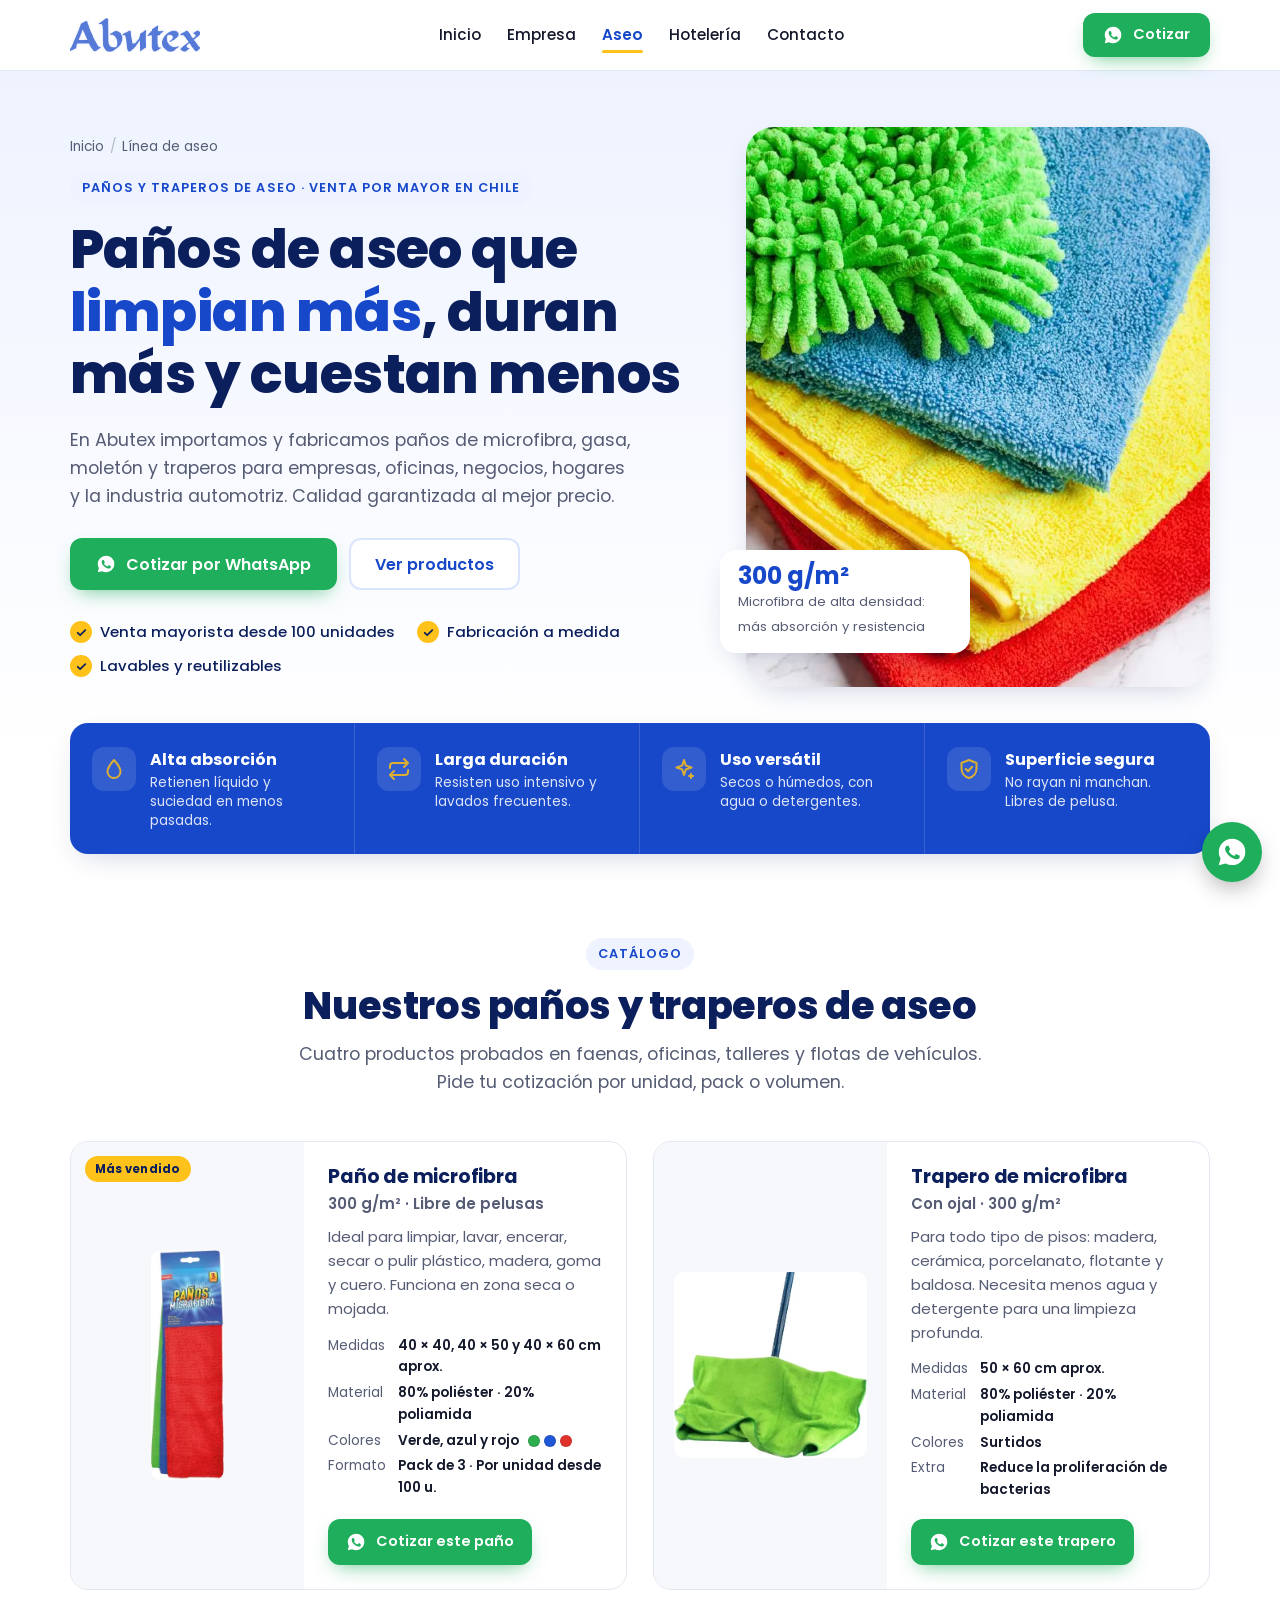
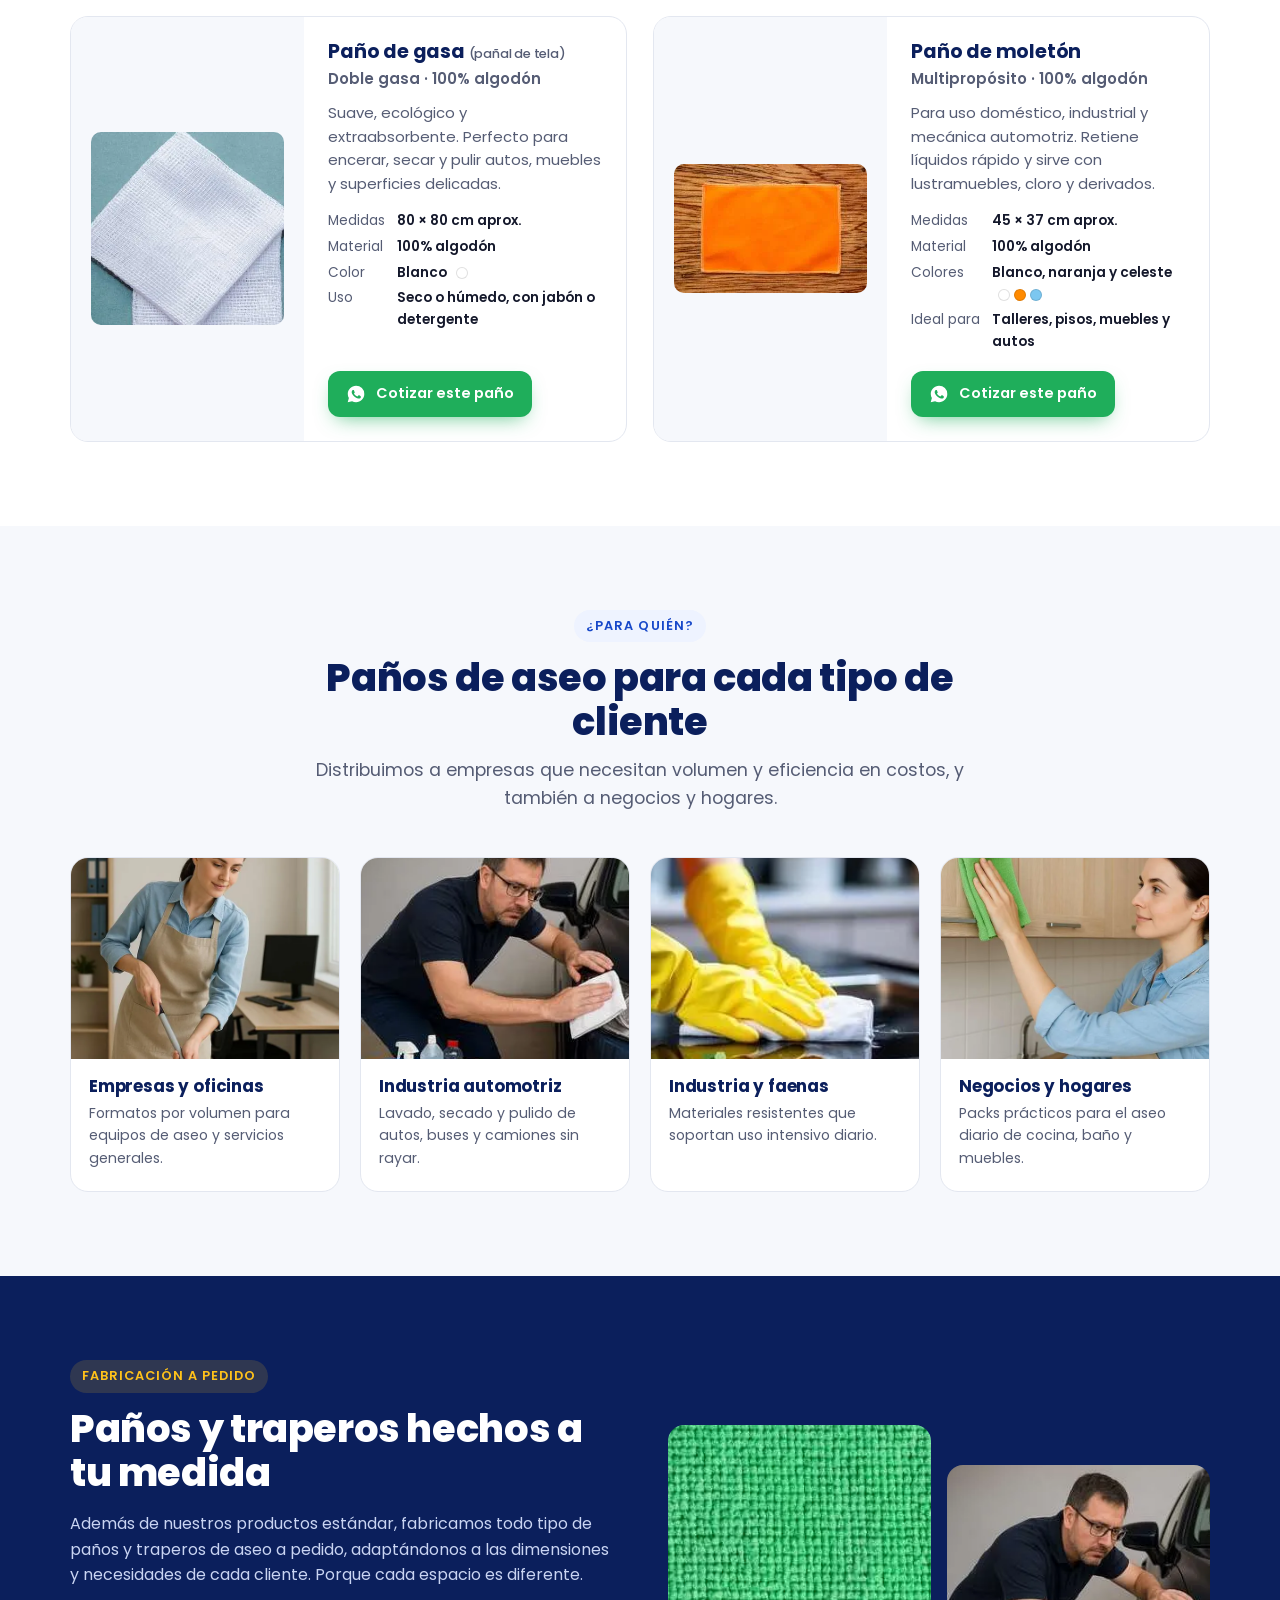
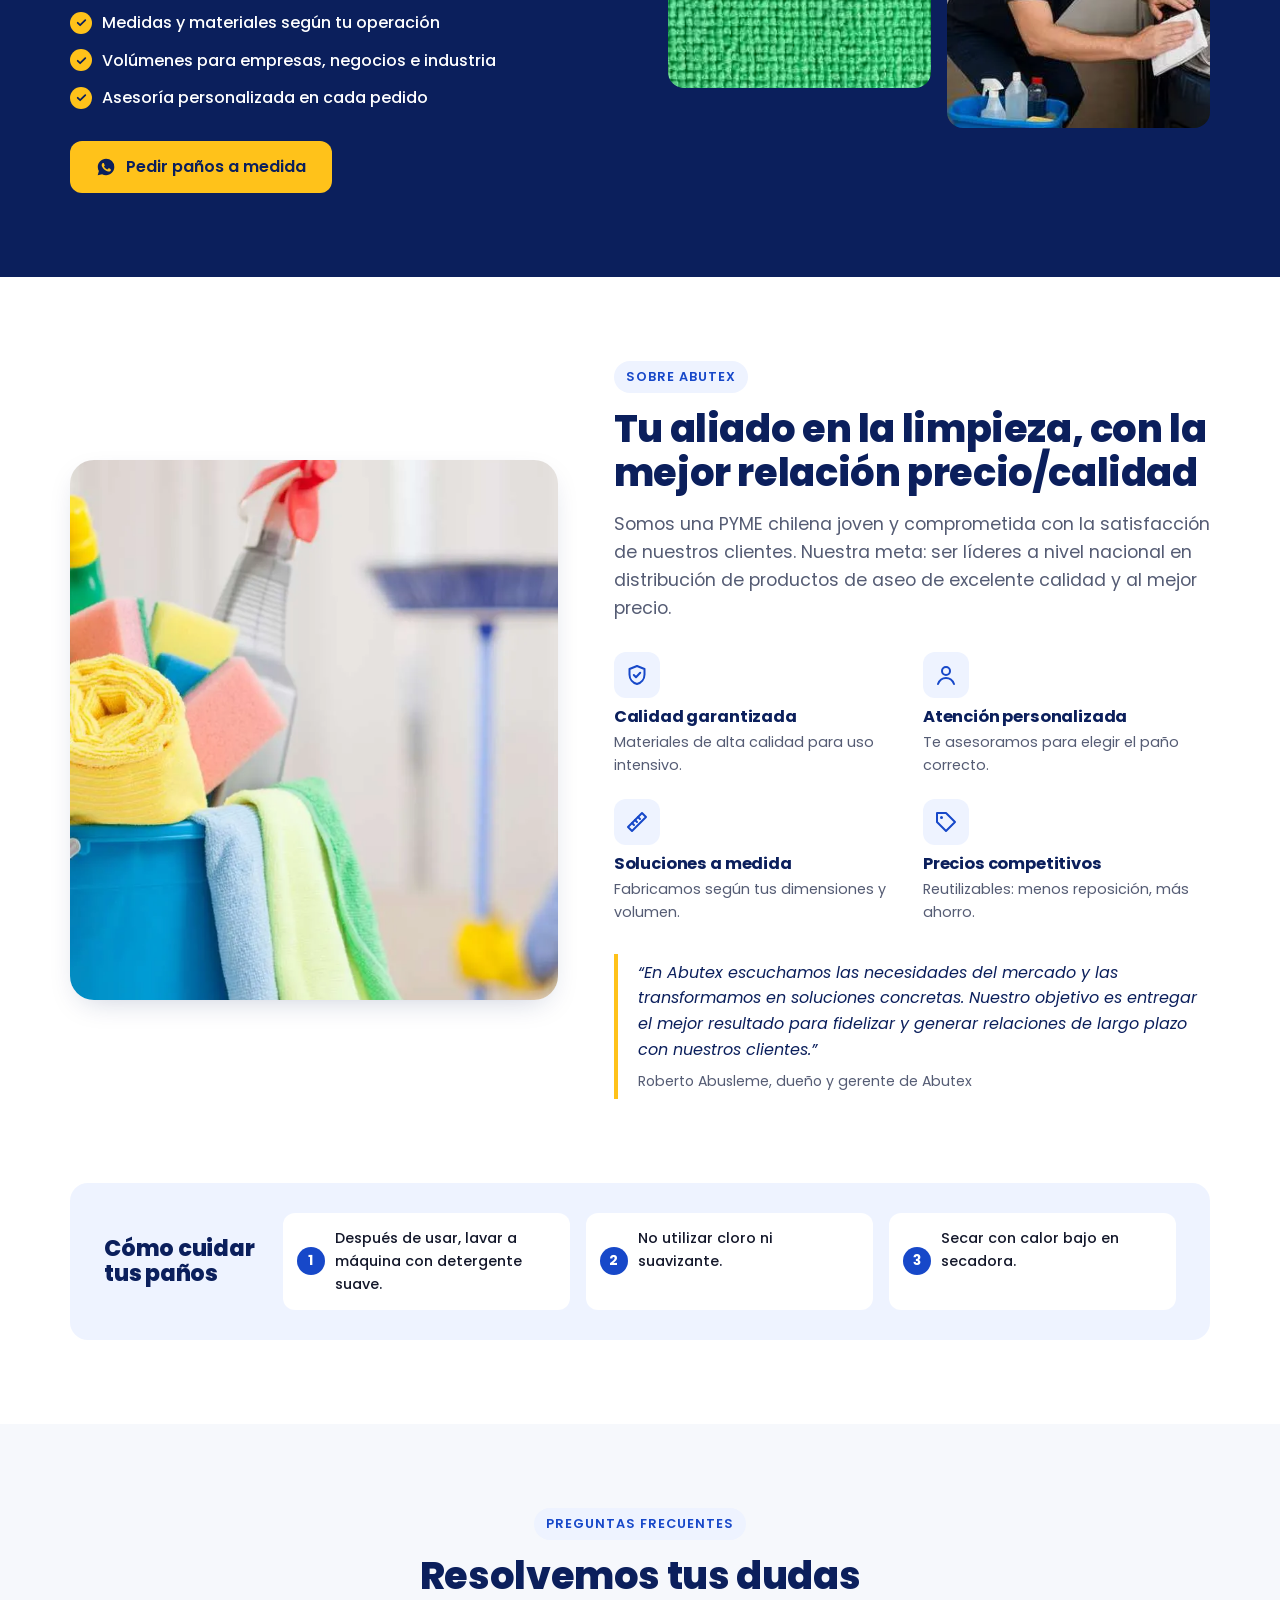
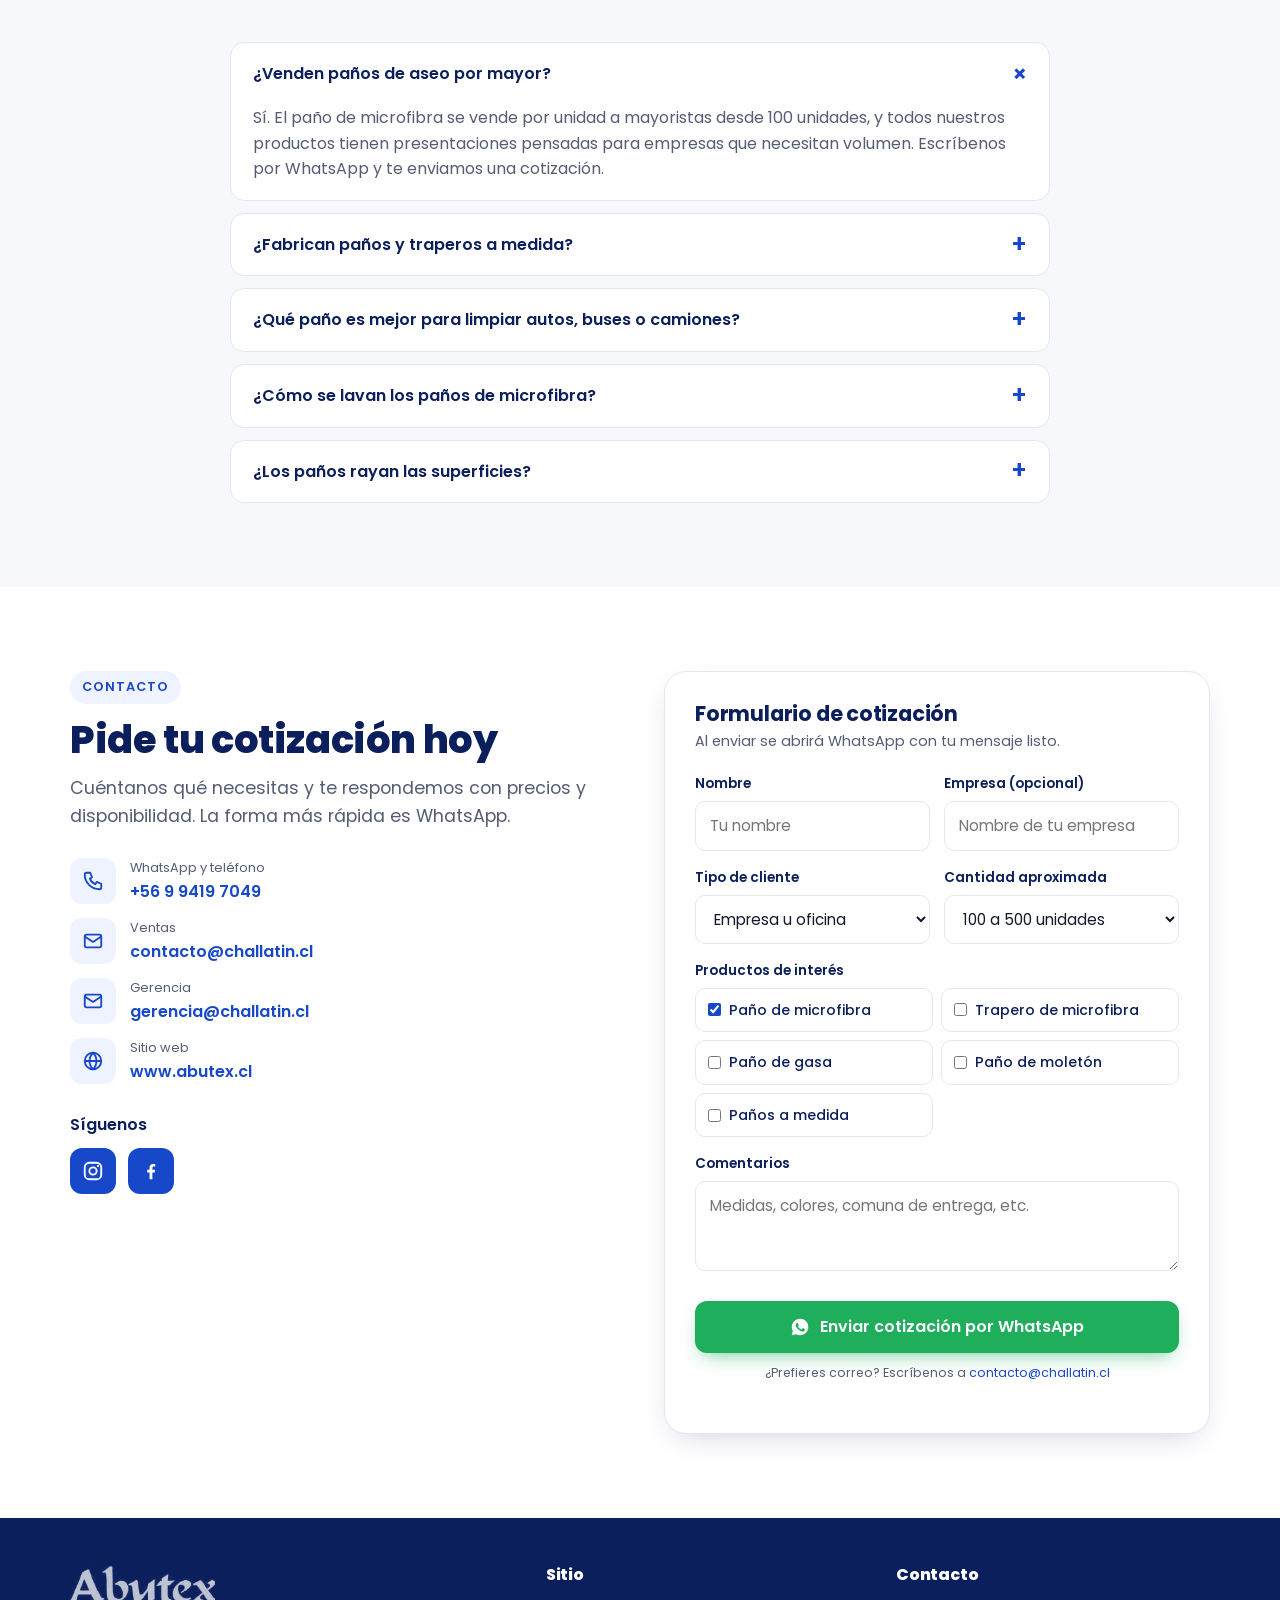
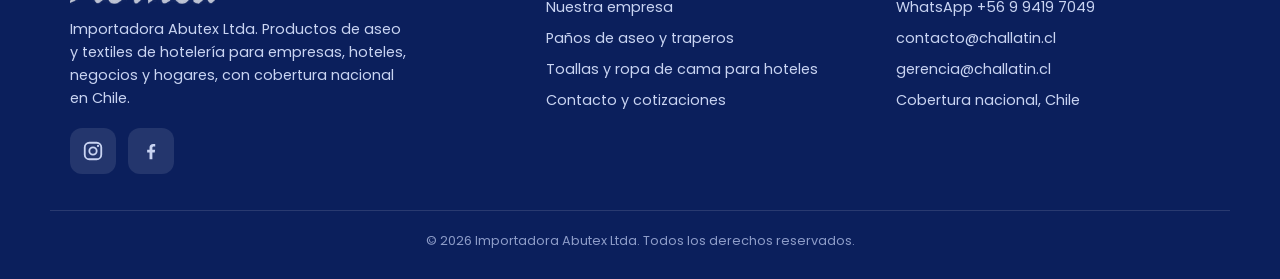
==== aseo.html @ 1268d4c0 "Add files via upload" ====
<!doctype html>
<html lang="es-CL">
<head>
<meta charset="utf-8">
<meta name="viewport" content="width=device-width, initial-scale=1">
<title>Paños de Aseo y Traperos de Microfibra por Mayor | Abutex Chile</title>
<meta name="description" content="Paños de microfibra, gasa, moletón y traperos para empresas, oficinas, hogares e industria automotriz en Chile. Venta mayorista desde 100 unidades y fabricación a medida. Cotiza por WhatsApp.">
<meta name="robots" content="index, follow, max-image-preview:large">
<link rel="canonical" href="https://www.abutex.cl/aseo.html">
<meta name="theme-color" content="#1748c9">
<meta name="geo.region" content="CL">
<meta property="og:type" content="website">
<meta property="og:locale" content="es_CL">
<meta property="og:site_name" content="Abutex">
<meta property="og:title" content="Paños de aseo y traperos de microfibra por mayor | Abutex">
<meta property="og:description" content="Paños de microfibra, gasa, moletón y traperos para empresas, oficinas, hogares e industria automotriz en Chile. Venta mayorista desde 100 unidades y fabricación a medida. Cotiza por WhatsApp.">
<meta property="og:url" content="https://www.abutex.cl/aseo.html">
<meta property="og:image" content="https://www.abutex.cl/img/og-aseo.jpg">
<meta property="og:image:width" content="1200">
<meta property="og:image:height" content="630">
<meta name="twitter:card" content="summary_large_image">
<meta name="twitter:title" content="Paños de aseo y traperos de microfibra por mayor | Abutex">
<meta name="twitter:description" content="Paños de microfibra, gasa, moletón y traperos para empresas, oficinas, hogares e industria automotriz en Chile. Venta mayorista desde 100 unidades y fabricación a medida. Cotiza por WhatsApp.">
<meta name="twitter:image" content="https://www.abutex.cl/img/og-aseo.jpg">
<link rel="icon" href="favicon.svg" type="image/svg+xml">
<link rel="apple-touch-icon" href="img/apple-touch-icon.png">
<link rel="preload" as="image" href="img/hero-panos-de-aseo.webp" fetchpriority="high">
<link rel="preconnect" href="https://fonts.googleapis.com">
<link rel="preconnect" href="https://fonts.gstatic.com" crossorigin>
<link href="https://fonts.googleapis.com/css2?family=Poppins:wght@400;500;600;700;800&display=swap" rel="stylesheet">
<link rel="stylesheet" href="css/styles.css">
<script type="application/ld+json">
{
 "@context": "https://schema.org",
 "@graph": [
  {
   "@type": "Organization",
   "@id": "https://www.abutex.cl/#organizacion",
   "name": "Importadora Abutex Ltda.",
   "alternateName": "Abutex",
   "url": "https://www.abutex.cl/",
   "logo": "https://www.abutex.cl/img/logo-abutex.png",
   "description": "Empresa familiar chilena que importa, distribuye y confecciona productos de aseo (paños y traperos de microfibra) y textiles de hotelería (toallas, ropa de cama, plumones y mantelería) con cobertura nacional.",
   "email": "contacto@challatin.cl",
   "telephone": "+56994197049",
   "areaServed": {
    "@type": "Country",
    "name": "Chile"
   },
   "founder": {
    "@type": "Person",
    "name": "Roberto Abusleme",
    "jobTitle": "Dueño y Gerente"
   },
   "contactPoint": [
    {
     "@type": "ContactPoint",
     "telephone": "+56994197049",
     "contactType": "sales",
     "areaServed": "CL",
     "availableLanguage": "Spanish"
    }
   ],
   "sameAs": [
    "https://www.instagram.com/abutex.ltda",
    "https://www.facebook.com/abutex.ltda"
   ]
  },
  {
   "@type": "WebSite",
   "@id": "https://www.abutex.cl/#web",
   "url": "https://www.abutex.cl/",
   "name": "Abutex",
   "inLanguage": "es-CL",
   "publisher": {
    "@id": "https://www.abutex.cl/#organizacion"
   }
  },
  {
   "@type": "WebPage",
   "@id": "https://www.abutex.cl/aseo.html#pagina",
   "url": "https://www.abutex.cl/aseo.html",
   "name": "Paños de Aseo y Traperos de Microfibra por Mayor | Abutex Chile",
   "description": "Paños de microfibra, gasa, moletón y traperos para empresas, oficinas, hogares e industria automotriz en Chile. Venta mayorista desde 100 unidades y fabricación a medida. Cotiza por WhatsApp.",
   "inLanguage": "es-CL",
   "isPartOf": {
    "@id": "https://www.abutex.cl/#web"
   },
   "about": {
    "@id": "https://www.abutex.cl/#organizacion"
   }
  },
  {
   "@type": "ItemList",
   "name": "Paños de aseo Abutex",
   "itemListElement": [
    {
     "@type": "ListItem",
     "position": 1,
     "item": {
      "@type": "Product",
      "name": "Paño de gasa (pañal de tela)",
      "image": "https://www.abutex.cl/img/pano-de-gasa.webp",
      "description": "Paño de doble gasa 100% algodón de 80 x 80 cm. Suave, extraabsorbente, lavable y reutilizable. No raya ni mancha.",
      "material": "100% algodón",
      "color": "Blanco",
      "brand": {
       "@type": "Brand",
       "name": "Abutex"
      }
     }
    },
    {
     "@type": "ListItem",
     "position": 2,
     "item": {
      "@type": "Product",
      "name": "Paño de microfibra 300 g/m²",
      "image": "https://www.abutex.cl/img/pano-de-microfibra.webp",
      "description": "Paño de microfibra 300 g/m² (80% poliéster, 20% poliamida), libre de pelusas. Pack de 3 unidades o por unidad para mayoristas desde 100 unidades.",
      "material": "80% poliéster, 20% poliamida",
      "color": "Verde, azul, rojo",
      "brand": {
       "@type": "Brand",
       "name": "Abutex"
      }
     }
    },
    {
     "@type": "ListItem",
     "position": 3,
     "item": {
      "@type": "Product",
      "name": "Trapero de microfibra con ojal",
      "image": "https://www.abutex.cl/img/trapero-de-microfibra.webp",
      "description": "Trapero de microfibra 300 g/m² de 50 x 60 cm con ojal, para pisos de madera, cerámica, porcelanato, flotante y baldosa.",
      "material": "80% poliéster, 20% poliamida",
      "color": "Surtidos",
      "brand": {
       "@type": "Brand",
       "name": "Abutex"
      }
     }
    },
    {
     "@type": "ListItem",
     "position": 4,
     "item": {
      "@type": "Product",
      "name": "Paño de moletón",
      "image": "https://www.abutex.cl/img/pano-de-moleton.webp",
      "description": "Paño de moletón 100% algodón de 45 x 37 cm, multipropósito para uso doméstico, industrial y mecánica automotriz.",
      "material": "100% algodón",
      "color": "Blanco, naranja, celeste",
      "brand": {
       "@type": "Brand",
       "name": "Abutex"
      }
     }
    }
   ]
  },
  {
   "@type": "FAQPage",
   "mainEntity": [
    {
     "@type": "Question",
     "name": "¿Venden paños de aseo por mayor?",
     "acceptedAnswer": {
      "@type": "Answer",
      "text": "Sí. El paño de microfibra se vende por unidad a mayoristas desde 100 unidades, y todos nuestros productos tienen presentaciones pensadas para empresas que necesitan volumen. Escríbenos por WhatsApp y te enviamos una cotización."
     }
    },
    {
     "@type": "Question",
     "name": "¿Fabrican paños y traperos a medida?",
     "acceptedAnswer": {
      "@type": "Answer",
      "text": "Sí. Además de nuestros productos estándar, fabricamos todo tipo de paños y traperos de aseo a pedido, adaptándonos a las dimensiones y necesidades de tu empresa, negocio, hogar o industria."
     }
    },
    {
     "@type": "Question",
     "name": "¿Qué paño es mejor para limpiar autos, buses o camiones?",
     "acceptedAnswer": {
      "@type": "Answer",
      "text": "Para secar y pulir carrocería y vidrios recomendamos el paño de microfibra 300 g/m², que no raya ni deja pelusas. Para encerar o pulir, el paño de gasa 100% algodón. Para taller y mecánica, el paño de moletón."
     }
    },
    {
     "@type": "Question",
     "name": "¿Cómo se lavan los paños de microfibra?",
     "acceptedAnswer": {
      "@type": "Answer",
      "text": "Después de usarlos, lávalos a máquina con detergente suave. No uses cloro ni suavizante y sécalos con calor bajo en secadora. Así mantienen su absorción por mucho más tiempo."
     }
    },
    {
     "@type": "Question",
     "name": "¿Los paños rayan las superficies?",
     "acceptedAnswer": {
      "@type": "Answer",
      "text": "No. Nuestros paños no rayan ni manchan. Solo recomendamos sacudirlos o enjuagarlos si han atrapado partículas duras como arena, ya que esas partículas sí podrían rayar."
     }
    }
   ]
  },
  {
   "@type": "BreadcrumbList",
   "itemListElement": [
    {
     "@type": "ListItem",
     "position": 1,
     "name": "Inicio",
     "item": "https://www.abutex.cl/"
    },
    {
     "@type": "ListItem",
     "position": 2,
     "name": "Línea de aseo",
     "item": "https://www.abutex.cl/aseo.html"
    }
   ]
  }
 ]
}
</script>
</head>
<body>
<a class="skip" href="#contenido">Saltar al contenido</a>

<svg width="0" height="0" style="position:absolute" aria-hidden="true">
  <symbol id="i-wa" viewBox="0 0 24 24"><path fill="currentColor" d="M12.04 2C6.58 2 2.13 6.45 2.13 11.91c0 1.75.46 3.45 1.32 4.95L2.05 22l5.25-1.38a9.9 9.9 0 0 0 4.74 1.21h.01c5.46 0 9.91-4.45 9.91-9.91A9.85 9.85 0 0 0 12.04 2Zm5.8 14.06c-.24.68-1.42 1.3-1.96 1.35-.5.05-.97.23-3.27-.68-2.77-1.09-4.52-3.92-4.66-4.1-.13-.18-1.1-1.47-1.1-2.8 0-1.33.7-1.99.95-2.26.24-.27.53-.34.71-.34l.51.01c.16 0 .38-.06.6.46.23.54.77 1.87.84 2 .07.14.11.3.02.48-.09.18-.13.29-.27.45-.13.16-.28.35-.4.47-.13.13-.27.28-.12.55.16.27.7 1.15 1.5 1.86 1.03.92 1.9 1.2 2.17 1.34.27.13.43.11.58-.07.16-.18.67-.78.85-1.05.18-.27.36-.22.6-.13.25.09 1.57.74 1.84.88.27.13.45.2.52.31.07.11.07.65-.17 1.33Z"/></symbol>
  <symbol id="i-check" viewBox="0 0 24 24"><path fill="none" stroke="currentColor" stroke-width="3.2" stroke-linecap="round" stroke-linejoin="round" d="m5 12.5 4.5 4.5L19 7.5"/></symbol>
  <symbol id="i-drop" viewBox="0 0 24 24"><path fill="none" stroke="currentColor" stroke-width="2" stroke-linejoin="round" d="M12 3s6.5 7.2 6.5 11.5a6.5 6.5 0 0 1-13 0C5.5 10.2 12 3 12 3Z"/></symbol>
  <symbol id="i-shield" viewBox="0 0 24 24"><path fill="none" stroke="currentColor" stroke-width="2" stroke-linejoin="round" d="M12 3 4.5 6v5.5c0 4.6 3.2 8.3 7.5 9.5 4.3-1.2 7.5-4.9 7.5-9.5V6L12 3Z"/><path fill="none" stroke="currentColor" stroke-width="2" stroke-linecap="round" stroke-linejoin="round" d="m8.8 12 2.2 2.2 4.2-4.4"/></symbol>
  <symbol id="i-repeat" viewBox="0 0 24 24"><path fill="none" stroke="currentColor" stroke-width="2" stroke-linecap="round" stroke-linejoin="round" d="M17 2l4 4-4 4M3 11V9a3 3 0 0 1 3-3h15M7 22l-4-4 4-4M21 13v2a3 3 0 0 1-3 3H3"/></symbol>
  <symbol id="i-sparkle" viewBox="0 0 24 24"><path fill="none" stroke="currentColor" stroke-width="2" stroke-linejoin="round" d="M12 3l1.9 5.6L19.5 10.5l-5.6 1.9L12 18l-1.9-5.6L4.5 10.5l5.6-1.9L12 3Z"/><path fill="none" stroke="currentColor" stroke-width="2" stroke-linecap="round" d="M19 17v4M17 19h4"/></symbol>
  <symbol id="i-ruler" viewBox="0 0 24 24"><path fill="none" stroke="currentColor" stroke-width="2" stroke-linejoin="round" d="M3 17 17 3l4 4L7 21l-4-4Z"/><path fill="none" stroke="currentColor" stroke-width="2" stroke-linecap="round" d="m7 13 2 2M10 10l2 2M13 7l2 2"/></symbol>
  <symbol id="i-user" viewBox="0 0 24 24"><circle cx="12" cy="8" r="4" fill="none" stroke="currentColor" stroke-width="2"/><path fill="none" stroke="currentColor" stroke-width="2" stroke-linecap="round" d="M4 21c1.5-4 4.5-6 8-6s6.5 2 8 6"/></symbol>
  <symbol id="i-tag" viewBox="0 0 24 24"><path fill="none" stroke="currentColor" stroke-width="2" stroke-linejoin="round" d="M3 12V3h9l9 9-9 9-9-9Z"/><circle cx="7.5" cy="7.5" r="1.5" fill="currentColor"/></symbol>
  <symbol id="i-phone" viewBox="0 0 24 24"><path fill="none" stroke="currentColor" stroke-width="2" stroke-linejoin="round" d="M5 3h4l2 5-2.5 1.5a11 11 0 0 0 6 6L16 13l5 2v4a2 2 0 0 1-2 2A16 16 0 0 1 3 5a2 2 0 0 1 2-2Z"/></symbol>
  <symbol id="i-mail" viewBox="0 0 24 24"><rect x="3" y="5" width="18" height="14" rx="2" fill="none" stroke="currentColor" stroke-width="2"/><path fill="none" stroke="currentColor" stroke-width="2" stroke-linejoin="round" d="m3 7 9 6 9-6"/></symbol>
  <symbol id="i-globe" viewBox="0 0 24 24"><circle cx="12" cy="12" r="9" fill="none" stroke="currentColor" stroke-width="2"/><path fill="none" stroke="currentColor" stroke-width="2" d="M3 12h18M12 3c2.5 2.5 3.8 5.5 3.8 9s-1.3 6.5-3.8 9c-2.5-2.5-3.8-5.5-3.8-9S9.5 5.5 12 3Z"/></symbol>
  <symbol id="i-ig" viewBox="0 0 24 24"><rect x="3" y="3" width="18" height="18" rx="5" fill="none" stroke="currentColor" stroke-width="2"/><circle cx="12" cy="12" r="4" fill="none" stroke="currentColor" stroke-width="2"/><circle cx="17.5" cy="6.5" r="1.2" fill="currentColor"/></symbol>
  <symbol id="i-fb" viewBox="0 0 24 24"><path fill="currentColor" d="M13.5 21v-7.5h2.6l.4-3h-3V8.6c0-.9.3-1.5 1.5-1.5h1.6V4.4c-.3 0-1.2-.1-2.3-.1-2.3 0-3.9 1.4-3.9 4v2.2H7.8v3h2.6V21h3.1Z"/></symbol>

  <symbol id="i-arrow" viewBox="0 0 24 24"><path fill="none" stroke="currentColor" stroke-width="2.2" stroke-linecap="round" stroke-linejoin="round" d="M5 12h14M13 6l6 6-6 6"/></symbol>
  <symbol id="i-map" viewBox="0 0 24 24"><path fill="none" stroke="currentColor" stroke-width="2" stroke-linejoin="round" d="M12 21s7-6.2 7-11.5A7 7 0 0 0 5 9.5C5 14.8 12 21 12 21Z"/><circle cx="12" cy="9.5" r="2.5" fill="none" stroke="currentColor" stroke-width="2"/></symbol>
  <symbol id="i-bed" viewBox="0 0 24 24"><path fill="none" stroke="currentColor" stroke-width="2" stroke-linecap="round" stroke-linejoin="round" d="M3 18V6M3 14h18v4M21 14v-2a3 3 0 0 0-3-3h-7v5M7 11.5a1.5 1.5 0 1 0 0-.01"/></symbol>
  <symbol id="i-needle" viewBox="0 0 24 24"><path fill="none" stroke="currentColor" stroke-width="2" stroke-linecap="round" stroke-linejoin="round" d="M20 4 7 17l-3 3M16 4h4v4M4 14c2-1 4 1 6 0s2-3 4-4"/></symbol>
  <symbol id="i-eye" viewBox="0 0 24 24"><path fill="none" stroke="currentColor" stroke-width="2" stroke-linejoin="round" d="M2 12s3.5-7 10-7 10 7 10 7-3.5 7-10 7S2 12 2 12Z"/><circle cx="12" cy="12" r="3" fill="none" stroke="currentColor" stroke-width="2"/></symbol>
  <symbol id="i-target" viewBox="0 0 24 24"><circle cx="12" cy="12" r="9" fill="none" stroke="currentColor" stroke-width="2"/><circle cx="12" cy="12" r="5" fill="none" stroke="currentColor" stroke-width="2"/><circle cx="12" cy="12" r="1.5" fill="currentColor"/></symbol>
  <symbol id="i-heart" viewBox="0 0 24 24"><path fill="none" stroke="currentColor" stroke-width="2" stroke-linejoin="round" d="M12 20s-7.5-4.6-9-9.5C2 7 4.5 4.5 7.5 4.5c2 0 3.5 1.2 4.5 2.7 1-1.5 2.5-2.7 4.5-2.7 3 0 5.5 2.5 4.5 6-1.5 4.9-9 9.5-9 9.5Z"/></symbol>
</svg>


<header class="top">
  <div class="wrap">
    <a href="index.html" class="logo" aria-label="Abutex, ir al inicio"><img src="img/logo-abutex.png" width="446" height="117" alt="Abutex"></a>
    <nav class="nav" id="nav" aria-label="Principal">
      <a href="index.html">Inicio</a>
      <a href="empresa.html">Empresa</a>
      <a href="aseo.html" class="active" aria-current="page">Aseo</a>
      <a href="hoteleria.html">Hotelería</a>
      <a href="contacto.html">Contacto</a>
    </nav>
    <div style="display:flex;gap:6px;align-items:center">
      <a class="btn btn-wa" href="https://wa.me/56994197049?text=Hola%20Abutex%2C%20quiero%20cotizar%20pa%C3%B1os%20de%20aseo." target="_blank" rel="noopener" data-cta="header-whatsapp"><svg><use href="#i-wa"/></svg><span>Cotizar</span></a>
      <button class="menu-btn" aria-label="Abrir menú" aria-expanded="false" aria-controls="nav" id="menuBtn"><svg viewBox="0 0 24 24"><path fill="none" stroke="currentColor" stroke-width="2" stroke-linecap="round" d="M4 7h16M4 12h16M4 17h16"/></svg></button>
    </div>
  </div>
</header>

<main id="contenido">


<!-- HERO -->
<section class="hero" id="inicio" aria-labelledby="titulo-principal">
  <div class="wrap">
    <div>
      <nav class="crumbs" aria-label="Ruta"><ol><li><a href="index.html">Inicio</a></li><li aria-current="page">Línea de aseo</li></ol></nav>
      <span class="eyebrow">Paños y traperos de aseo · Venta por mayor en Chile</span>
      <h1 id="titulo-principal">Paños de aseo que <span>limpian más</span>, duran más y cuestan menos</h1>
      <p class="lead">En Abutex importamos y fabricamos paños de microfibra, gasa, moletón y traperos para empresas, oficinas, negocios, hogares y la industria automotriz. Calidad garantizada al mejor precio.</p>
      <div class="hero-ctas">
        <a class="btn btn-wa" href="https://wa.me/56994197049?text=Hola%20Abutex%2C%20quiero%20cotizar%20pa%C3%B1os%20de%20aseo%20por%20mayor." target="_blank" rel="noopener" data-cta="hero-whatsapp"><svg><use href="#i-wa"/></svg>Cotizar por WhatsApp</a>
        <a class="btn btn-ghost" href="#productos" data-cta="hero-productos">Ver productos</a>
      </div>
      <ul class="hero-trust">
        <li><span class="check"><svg><use href="#i-check"/></svg></span>Venta mayorista desde 100 unidades</li>
        <li><span class="check"><svg><use href="#i-check"/></svg></span>Fabricación a medida</li>
        <li><span class="check"><svg><use href="#i-check"/></svg></span>Lavables y reutilizables</li>
      </ul>
    </div>
    <div class="hero-media">
      <img src="img/hero-panos-de-aseo.webp" width="683" height="1242" alt="Paños de microfibra Abutex en colores azul, amarillo y rojo junto a un paño tipo chenille verde" fetchpriority="high" decoding="async">
      <div class="hero-badge">
        <div><strong>300 g/m²</strong><span>Microfibra de alta densidad: más absorción y resistencia</span></div>
      </div>
    </div>
  </div>
</section>

<!-- BENEFICIOS -->
<section class="benefits" aria-label="Beneficios de nuestros paños">
  <div class="wrap">
    <ul>
      <li><span class="ic"><svg><use href="#i-drop"/></svg></span><div><strong>Alta absorción</strong><span>Retienen líquido y suciedad en menos pasadas.</span></div></li>
      <li><span class="ic"><svg><use href="#i-repeat"/></svg></span><div><strong>Larga duración</strong><span>Resisten uso intensivo y lavados frecuentes.</span></div></li>
      <li><span class="ic"><svg><use href="#i-sparkle"/></svg></span><div><strong>Uso versátil</strong><span>Secos o húmedos, con agua o detergentes.</span></div></li>
      <li><span class="ic"><svg><use href="#i-shield"/></svg></span><div><strong>Superficie segura</strong><span>No rayan ni manchan. Libres de pelusa.</span></div></li>
    </ul>
  </div>
</section>

<!-- PRODUCTOS -->
<section id="productos" aria-labelledby="t-productos">
  <div class="wrap">
    <div class="section-head center">
      <span class="eyebrow">Catálogo</span>
      <h2 id="t-productos">Nuestros paños y traperos de aseo</h2>
      <p class="lead">Cuatro productos probados en faenas, oficinas, talleres y flotas de vehículos. Pide tu cotización por unidad, pack o volumen.</p>
    </div>
    <div class="products-grid">

      <article class="product" id="pano-microfibra">
        <div class="product-img"><span class="tag">Más vendido</span><img src="img/pano-de-microfibra.webp" width="170" height="538" alt="Pack de 3 paños de microfibra Abutex en colores rojo, verde y azul" loading="lazy" decoding="async"></div>
        <div class="product-body">
          <h3>Paño de microfibra</h3>
          <p class="product-sub">300 g/m² · Libre de pelusas</p>
          <p>Ideal para limpiar, lavar, encerar, secar o pulir plástico, madera, goma y cuero. Funciona en zona seca o mojada.</p>
          <dl class="specs">
            <dt>Medidas</dt><dd>40 × 40, 40 × 50 y 40 × 60 cm aprox.</dd>
            <dt>Material</dt><dd>80% poliéster · 20% poliamida</dd>
            <dt>Colores</dt><dd>Verde, azul y rojo <span class="swatches" aria-hidden="true"><i style="background:#2eae4f"></i><i style="background:#1f57d6"></i><i style="background:#e0322b"></i></span></dd>
            <dt>Formato</dt><dd>Pack de 3 · Por unidad desde 100 u.</dd>
          </dl>
          <a class="btn btn-wa" href="https://wa.me/56994197049?text=Hola%20Abutex%2C%20quiero%20cotizar%20el%20Pa%C3%B1o%20de%20microfibra." target="_blank" rel="noopener" data-cta="producto-microfibra"><svg><use href="#i-wa"/></svg>Cotizar este paño</a>
        </div>
      </article>

      <article class="product" id="trapero-microfibra">
        <div class="product-img"><img src="img/trapero-de-microfibra.webp" width="477" height="460" alt="Trapero de microfibra verde con ojal para mopa" loading="lazy" decoding="async"></div>
        <div class="product-body">
          <h3>Trapero de microfibra</h3>
          <p class="product-sub">Con ojal · 300 g/m²</p>
          <p>Para todo tipo de pisos: madera, cerámica, porcelanato, flotante y baldosa. Necesita menos agua y detergente para una limpieza profunda.</p>
          <dl class="specs">
            <dt>Medidas</dt><dd>50 × 60 cm aprox.</dd>
            <dt>Material</dt><dd>80% poliéster · 20% poliamida</dd>
            <dt>Colores</dt><dd>Surtidos</dd>
            <dt>Extra</dt><dd>Reduce la proliferación de bacterias</dd>
          </dl>
          <a class="btn btn-wa" href="https://wa.me/56994197049?text=Hola%20Abutex%2C%20quiero%20cotizar%20el%20Trapero%20de%20microfibra." target="_blank" rel="noopener" data-cta="producto-trapero"><svg><use href="#i-wa"/></svg>Cotizar este trapero</a>
        </div>
      </article>

      <article class="product" id="pano-gasa">
        <div class="product-img"><img src="img/pano-de-gasa.webp" width="358" height="358" alt="Paño de gasa blanco de doble gasa, también llamado pañal de tela" loading="lazy" decoding="async"></div>
        <div class="product-body">
          <h3>Paño de gasa <small style="font-weight:500;font-size:.8rem;color:var(--muted)">(pañal de tela)</small></h3>
          <p class="product-sub">Doble gasa · 100% algodón</p>
          <p>Suave, ecológico y extraabsorbente. Perfecto para encerar, secar y pulir autos, muebles y superficies delicadas.</p>
          <dl class="specs">
            <dt>Medidas</dt><dd>80 × 80 cm aprox.</dd>
            <dt>Material</dt><dd>100% algodón</dd>
            <dt>Color</dt><dd>Blanco <span class="swatches" aria-hidden="true"><i style="background:#fff"></i></span></dd>
            <dt>Uso</dt><dd>Seco o húmedo, con jabón o detergente</dd>
          </dl>
          <a class="btn btn-wa" href="https://wa.me/56994197049?text=Hola%20Abutex%2C%20quiero%20cotizar%20el%20Pa%C3%B1o%20de%20gasa." target="_blank" rel="noopener" data-cta="producto-gasa"><svg><use href="#i-wa"/></svg>Cotizar este paño</a>
        </div>
      </article>

      <article class="product" id="pano-moleton">
        <div class="product-img"><img src="img/pano-de-moleton.webp" width="281" height="188" alt="Paño de moletón naranja multipropósito sobre mesa de madera" loading="lazy" decoding="async"></div>
        <div class="product-body">
          <h3>Paño de moletón</h3>
          <p class="product-sub">Multipropósito · 100% algodón</p>
          <p>Para uso doméstico, industrial y mecánica automotriz. Retiene líquidos rápido y sirve con lustramuebles, cloro y derivados.</p>
          <dl class="specs">
            <dt>Medidas</dt><dd>45 × 37 cm aprox.</dd>
            <dt>Material</dt><dd>100% algodón</dd>
            <dt>Colores</dt><dd>Blanco, naranja y celeste <span class="swatches" aria-hidden="true"><i style="background:#fff"></i><i style="background:#ff8a00"></i><i style="background:#7cc7f0"></i></span></dd>
            <dt>Ideal para</dt><dd>Talleres, pisos, muebles y autos</dd>
          </dl>
          <a class="btn btn-wa" href="https://wa.me/56994197049?text=Hola%20Abutex%2C%20quiero%20cotizar%20el%20Pa%C3%B1o%20de%20molet%C3%B3n." target="_blank" rel="noopener" data-cta="producto-moleton"><svg><use href="#i-wa"/></svg>Cotizar este paño</a>
        </div>
      </article>

    </div>
  </div>
</section>

<!-- USOS -->
<section class="uses" id="usos" aria-labelledby="t-usos">
  <div class="wrap">
    <div class="section-head center">
      <span class="eyebrow">¿Para quién?</span>
      <h2 id="t-usos">Paños de aseo para cada tipo de cliente</h2>
      <p class="lead">Distribuimos a empresas que necesitan volumen y eficiencia en costos, y también a negocios y hogares.</p>
    </div>
    <div class="uses-grid">
      <article class="use"><img src="img/uso-empresas.webp" width="600" height="574" alt="Trabajadora limpiando el piso de una oficina con trapero" loading="lazy" decoding="async"><div><h3>Empresas y oficinas</h3><p>Formatos por volumen para equipos de aseo y servicios generales.</p></div></article>
      <article class="use"><img src="img/uso-automotriz.webp" width="282" height="288" alt="Hombre secando la carrocería de un auto con paño de gasa" loading="lazy" decoding="async"><div><h3>Industria automotriz</h3><p>Lavado, secado y pulido de autos, buses y camiones sin rayar.</p></div></article>
      <article class="use"><img src="img/uso-industria.webp" width="229" height="220" alt="Mano con guante amarillo limpiando una superficie con paño" loading="lazy" decoding="async"><div><h3>Industria y faenas</h3><p>Materiales resistentes que soportan uso intensivo diario.</p></div></article>
      <article class="use"><img src="img/uso-hogar-oficina.webp" width="600" height="573" alt="Mujer limpiando un mueble de cocina con paño de microfibra verde" loading="lazy" decoding="async"><div><h3>Negocios y hogares</h3><p>Packs prácticos para el aseo diario de cocina, baño y muebles.</p></div></article>
    </div>
  </div>
</section>

<!-- A MEDIDA -->
<section class="custom" id="a-medida" aria-labelledby="t-medida">
  <div class="wrap">
    <div>
      <span class="eyebrow">Fabricación a pedido</span>
      <h2 id="t-medida">Paños y traperos hechos a tu medida</h2>
      <p>Además de nuestros productos estándar, fabricamos todo tipo de paños y traperos de aseo a pedido, adaptándonos a las dimensiones y necesidades de cada cliente. Porque cada espacio es diferente.</p>
      <ul>
        <li><span class="check"><svg><use href="#i-check"/></svg></span>Medidas y materiales según tu operación</li>
        <li><span class="check"><svg><use href="#i-check"/></svg></span>Volúmenes para empresas, negocios e industria</li>
        <li><span class="check"><svg><use href="#i-check"/></svg></span>Asesoría personalizada en cada pedido</li>
      </ul>
      <a class="btn btn-yellow" href="https://wa.me/56994197049?text=Hola%20Abutex%2C%20necesito%20pa%C3%B1os%20o%20traperos%20a%20medida." target="_blank" rel="noopener" data-cta="medida-whatsapp"><svg><use href="#i-wa"/></svg>Pedir paños a medida</a>
    </div>
    <div class="custom-media">
      <img src="img/textura-microfibra.webp" width="234" height="330" alt="Detalle de la textura de microfibra verde de 300 g/m²" loading="lazy" decoding="async">
      <img src="img/uso-automotriz.webp" width="282" height="288" alt="Limpieza de vehículo con paño de gasa Abutex" loading="lazy" decoding="async">
    </div>
  </div>
</section>

<!-- NOSOTROS / POR QUÉ -->
<section class="why" id="nosotros" aria-labelledby="t-nosotros">
  <div class="wrap">
    <div class="why-media"><img src="img/aliado-limpieza.webp" width="718" height="1242" alt="Balde con paños de microfibra de colores y productos de limpieza" loading="lazy" decoding="async"></div>
    <div>
      <span class="eyebrow">Sobre Abutex</span>
      <h2 id="t-nosotros">Tu aliado en la limpieza, con la mejor relación precio/calidad</h2>
      <p class="lead" style="margin-top:14px">Somos una PYME chilena joven y comprometida con la satisfacción de nuestros clientes. Nuestra meta: ser líderes a nivel nacional en distribución de productos de aseo de excelente calidad y al mejor precio.</p>
      <div class="why-list">
        <div class="why-item"><span class="ic"><svg><use href="#i-shield"/></svg></span><h3>Calidad garantizada</h3><p>Materiales de alta calidad para uso intensivo.</p></div>
        <div class="why-item"><span class="ic"><svg><use href="#i-user"/></svg></span><h3>Atención personalizada</h3><p>Te asesoramos para elegir el paño correcto.</p></div>
        <div class="why-item"><span class="ic"><svg><use href="#i-ruler"/></svg></span><h3>Soluciones a medida</h3><p>Fabricamos según tus dimensiones y volumen.</p></div>
        <div class="why-item"><span class="ic"><svg><use href="#i-tag"/></svg></span><h3>Precios competitivos</h3><p>Reutilizables: menos reposición, más ahorro.</p></div>
      </div>
      <blockquote>
        “En Abutex escuchamos las necesidades del mercado y las transformamos en soluciones concretas. Nuestro objetivo es entregar el mejor resultado para fidelizar y generar relaciones de largo plazo con nuestros clientes.”
        <footer>Roberto Abusleme, dueño y gerente de Abutex</footer>
      </blockquote>
    </div>
  </div>
</section>

<!-- CUIDADO -->
<section class="care" aria-labelledby="t-cuidado">
  <div class="wrap">
    <div class="care-box">
      <h2 id="t-cuidado">Cómo cuidar<br>tus paños</h2>
      <ol>
        <li>Después de usar, lavar a máquina con detergente suave.</li>
        <li>No utilizar cloro ni suavizante.</li>
        <li>Secar con calor bajo en secadora.</li>
      </ol>
    </div>
  </div>
</section>

<!-- FAQ -->
<section class="faq" id="preguntas" aria-labelledby="t-faq">
  <div class="wrap">
    <div class="section-head center">
      <span class="eyebrow">Preguntas frecuentes</span>
      <h2 id="t-faq">Resolvemos tus dudas</h2>
    </div>
    <div class="faq-list">
      <details open><summary>¿Venden paños de aseo por mayor?</summary><p>Sí. El paño de microfibra se vende por unidad a mayoristas desde 100 unidades, y todos nuestros productos tienen presentaciones pensadas para empresas que necesitan volumen. Escríbenos por WhatsApp y te enviamos una cotización.</p></details>
      <details><summary>¿Fabrican paños y traperos a medida?</summary><p>Sí. Además de nuestros productos estándar, fabricamos todo tipo de paños y traperos de aseo a pedido, adaptándonos a las dimensiones y necesidades de tu empresa, negocio, hogar o industria.</p></details>
      <details><summary>¿Qué paño es mejor para limpiar autos, buses o camiones?</summary><p>Para secar y pulir carrocería y vidrios recomendamos el paño de microfibra 300 g/m², que no raya ni deja pelusas. Para encerar o pulir, el paño de gasa 100% algodón. Para taller y mecánica, el paño de moletón.</p></details>
      <details><summary>¿Cómo se lavan los paños de microfibra?</summary><p>Después de usarlos, lávalos a máquina con detergente suave. No uses cloro ni suavizante y sécalos con calor bajo en secadora. Así mantienen su absorción por mucho más tiempo.</p></details>
      <details><summary>¿Los paños rayan las superficies?</summary><p>No. Nuestros paños no rayan ni manchan. Solo recomendamos sacudirlos o enjuagarlos si han atrapado partículas duras como arena, ya que esas partículas sí podrían rayar.</p></details>
    </div>
  </div>
</section>

<!-- COTIZACIÓN -->
<section class="quote" id="cotizar" aria-labelledby="t-cotizar">
  <div class="wrap">
    <div>
      <span class="eyebrow">Contacto</span>
      <h2 id="t-cotizar">Pide tu cotización hoy</h2>
      <p class="lead" style="margin-top:12px">Cuéntanos qué necesitas y te respondemos con precios y disponibilidad. La forma más rápida es WhatsApp.</p>
      <ul class="contact-list">
        <li><span class="ic"><svg><use href="#i-phone"/></svg></span><div><small>WhatsApp y teléfono</small><a href="tel:+56994197049" data-cta="contacto-telefono">+56 9 9419 7049</a></div></li>
        <li><span class="ic"><svg><use href="#i-mail"/></svg></span><div><small>Ventas</small><a href="mailto:contacto@challatin.cl" data-cta="contacto-email">contacto@challatin.cl</a></div></li>
        <li><span class="ic"><svg><use href="#i-mail"/></svg></span><div><small>Gerencia</small><a href="mailto:gerencia@challatin.cl">gerencia@challatin.cl</a></div></li>
        <li><span class="ic"><svg><use href="#i-globe"/></svg></span><div><small>Sitio web</small><a href="https://www.abutex.cl/">www.abutex.cl</a></div></li>
      </ul>
      <p style="font-weight:600;color:var(--blue-900);margin-bottom:10px">Síguenos</p>
      <div class="social">
        <a href="https://www.instagram.com/abutex.ltda" target="_blank" rel="noopener" aria-label="Abutex en Instagram" data-cta="instagram"><svg><use href="#i-ig"/></svg></a>
        <a href="https://www.facebook.com/abutex.ltda" target="_blank" rel="noopener" aria-label="Abutex en Facebook" data-cta="facebook"><svg><use href="#i-fb"/></svg></a>
      </div>
    </div>

    <form class="wa-form" data-intro="Hola Abutex, quiero cotizar productos de aseo." data-cta="form-aseo" novalidate>
      <h3>Formulario de cotización</h3>
      <p>Al enviar se abrirá WhatsApp con tu mensaje listo.</p>
      <div class="row">
        <div class="field"><label for="f-nombre">Nombre</label><input id="f-nombre" name="nombre" autocomplete="name" required placeholder="Tu nombre"></div>
        <div class="field"><label for="f-empresa">Empresa (opcional)</label><input id="f-empresa" name="empresa" autocomplete="organization" placeholder="Nombre de tu empresa"></div>
      </div>
      <div class="row">
        <div class="field"><label for="f-tipo">Tipo de cliente</label>
          <select id="f-tipo" name="tipo"><option>Empresa u oficina</option><option>Industria automotriz</option><option>Industria o faena</option><option>Negocio</option><option>Hogar</option></select></div>
        <div class="field"><label for="f-cant">Cantidad aproximada</label>
          <select id="f-cant" name="cantidad"><option>Menos de 100 unidades</option><option selected>100 a 500 unidades</option><option>500 a 1.000 unidades</option><option>Más de 1.000 unidades</option></select></div>
      </div>
      <fieldset class="field" style="border:0">
        <legend style="font-size:.85rem;font-weight:600;margin-bottom:6px;color:var(--blue-900)">Productos de interés</legend>
        <div class="checks">
          <label><input type="checkbox" name="producto" value="Paño de microfibra" checked>Paño de microfibra</label>
          <label><input type="checkbox" name="producto" value="Trapero de microfibra">Trapero de microfibra</label>
          <label><input type="checkbox" name="producto" value="Paño de gasa">Paño de gasa</label>
          <label><input type="checkbox" name="producto" value="Paño de moletón">Paño de moletón</label>
          <label><input type="checkbox" name="producto" value="Paños a medida">Paños a medida</label>
        </div>
      </fieldset>
      <div class="field"><label for="f-msg">Comentarios</label><textarea id="f-msg" name="mensaje" placeholder="Medidas, colores, comuna de entrega, etc."></textarea></div>
      <button class="btn btn-wa" type="submit" data-cta="form-whatsapp"><svg><use href="#i-wa"/></svg>Enviar cotización por WhatsApp</button>
      <p class="form-note">¿Prefieres correo? Escríbenos a <a href="mailto:contacto@challatin.cl">contacto@challatin.cl</a></p>
    </form>
  </div>
</section>


</main>

<footer class="foot">
  <div class="wrap">
    <div>
      <a href="index.html" class="logo" aria-label="Abutex, volver al inicio"><img src="img/logo-abutex-blanco.png" width="446" height="117" alt="Abutex" loading="lazy"></a>
      <p style="margin:14px 0 18px;max-width:340px">Importadora Abutex Ltda. Productos de aseo y textiles de hotelería para empresas, hoteles, negocios y hogares, con cobertura nacional en Chile.</p>
      <div class="social">
        <a href="https://www.instagram.com/abutex.ltda" target="_blank" rel="noopener" aria-label="Abutex en Instagram" data-cta="instagram"><svg><use href="#i-ig"/></svg></a>
        <a href="https://www.facebook.com/abutex.ltda" target="_blank" rel="noopener" aria-label="Abutex en Facebook" data-cta="facebook"><svg><use href="#i-fb"/></svg></a>
      </div>
    </div>
    <nav aria-label="Sitio">
      <h2>Sitio</h2>
      <ul>
        <li><a href="empresa.html">Nuestra empresa</a></li>
        <li><a href="aseo.html">Paños de aseo y traperos</a></li>
        <li><a href="hoteleria.html">Toallas y ropa de cama para hoteles</a></li>
        <li><a href="contacto.html">Contacto y cotizaciones</a></li>
      </ul>
    </nav>
    <div>
      <h2>Contacto</h2>
      <ul>
        <li><a href="https://wa.me/56994197049" target="_blank" rel="noopener" data-cta="footer-whatsapp">WhatsApp +56 9 9419 7049</a></li>
        <li><a href="mailto:contacto@challatin.cl">contacto@challatin.cl</a></li>
        <li><a href="mailto:gerencia@challatin.cl">gerencia@challatin.cl</a></li>
        <li>Cobertura nacional, Chile</li>
      </ul>
    </div>
  </div>
  <div class="wrap foot-bottom">© <span id="year">2026</span> Importadora Abutex Ltda. Todos los derechos reservados.</div>
</footer>

<a class="wa-float" href="https://wa.me/56994197049?text=Hola%20Abutex%2C%20quiero%20cotizar%20pa%C3%B1os%20de%20aseo." target="_blank" rel="noopener" aria-label="Escríbenos por WhatsApp" data-cta="flotante-whatsapp"><svg><use href="#i-wa"/></svg></a>
<script src="js/main.js" defer></script>
</body>
</html>
---- css/styles.css ----
:root{
  --blue:#1748c9; --blue-700:#0f37a3; --blue-900:#0b1f5c; --blue-50:#eef3ff; --blue-100:#dbe5ff;
  --yellow:#ffc21a; --yellow-600:#e5a800;
  --ink:#14182b; --muted:#555c74; --line:#e3e7f0; --bg:#ffffff; --soft:#f6f8fc;
  --wa:#1fae5b; --wa-700:#178a48;
  --radius:18px; --shadow:0 10px 30px -12px rgba(15,35,95,.25);
  --max:1180px;
}
*{box-sizing:border-box;margin:0;padding:0}
html{scroll-behavior:smooth;-webkit-text-size-adjust:100%}
body{font-family:"Poppins",system-ui,-apple-system,"Segoe UI",Roboto,Arial,sans-serif;color:var(--ink);background:var(--bg);line-height:1.6;font-size:16px;overflow-x:hidden}
img{max-width:100%;display:block;height:auto}
a{color:var(--blue);text-decoration:none}
a:hover{text-decoration:underline}
:focus-visible{outline:3px solid var(--yellow);outline-offset:3px;border-radius:6px}
.wrap{width:100%;max-width:var(--max);margin:0 auto;padding:0 20px}
.sr-only{position:absolute;width:1px;height:1px;overflow:hidden;clip:rect(0 0 0 0);white-space:nowrap}
.skip{position:absolute;left:-999px;top:8px;background:var(--blue);color:#fff;padding:8px 14px;border-radius:8px;z-index:100}
.skip:focus{left:8px}

h1,h2,h3{line-height:1.15;letter-spacing:-.01em;color:var(--blue-900)}
h1{font-size:clamp(2rem,4.6vw,3.4rem);font-weight:800}
h2{font-size:clamp(1.6rem,3.2vw,2.4rem);font-weight:800}
h3{font-size:1.2rem;font-weight:700}
.eyebrow{display:inline-block;font-size:.8rem;font-weight:600;letter-spacing:.08em;text-transform:uppercase;color:var(--blue);background:var(--blue-50);padding:6px 12px;border-radius:999px;margin-bottom:14px}
.lead{font-size:1.1rem;color:var(--muted)}
section{padding:84px 0}
.section-head{max-width:720px;margin-bottom:44px}
.section-head.center{text-align:center;margin-left:auto;margin-right:auto}
.section-head p{margin-top:12px}

/* Botones */
.btn{display:inline-flex;align-items:center;justify-content:center;gap:10px;font-weight:600;font-size:1rem;padding:14px 24px;border-radius:12px;border:2px solid transparent;cursor:pointer;transition:transform .15s,background .15s,box-shadow .15s;text-decoration:none!important;line-height:1.2;font-family:inherit}
.btn:hover{transform:translateY(-2px)}
.btn-wa{background:var(--wa);color:#fff;box-shadow:0 8px 20px -8px rgba(31,174,91,.7)}
.btn-wa:hover{background:var(--wa-700)}
.btn-primary{background:var(--blue);color:#fff}
.btn-primary:hover{background:var(--blue-700)}
.btn-ghost{background:#fff;color:var(--blue);border-color:var(--blue-100)}
.btn-ghost:hover{border-color:var(--blue)}
.btn-yellow{background:var(--yellow);color:var(--blue-900)}
.btn-yellow:hover{background:var(--yellow-600)}
.btn svg{width:20px;height:20px;flex:none}

/* Header */
.top{position:sticky;top:0;z-index:50;background:rgba(255,255,255,.92);backdrop-filter:saturate(1.4) blur(10px);border-bottom:1px solid var(--line)}
.top .wrap{display:flex;align-items:center;justify-content:space-between;height:70px;gap:16px}
.logo{display:flex;align-items:center;gap:10px;font-weight:800;font-size:1.35rem;color:var(--blue-900);text-decoration:none!important}
.logo-mark{width:38px;height:38px;flex:none}
.logo small{display:block;font-size:.66rem;font-weight:500;color:var(--muted);letter-spacing:.04em;margin-top:-4px}
.nav{display:flex;gap:26px;align-items:center}
.nav a{color:var(--ink);font-weight:500;font-size:.95rem}
.nav a:hover{color:var(--blue);text-decoration:none}
.top .btn{padding:10px 18px;font-size:.92rem}
.menu-btn{display:none;background:none;border:0;width:44px;height:44px;cursor:pointer;color:var(--blue-900)}
.menu-btn svg{width:28px;height:28px}

/* Hero */
.hero{padding:56px 0 72px;background:linear-gradient(180deg,var(--blue-50) 0%,#fff 100%);position:relative;overflow:hidden}
.hero .wrap{display:grid;grid-template-columns:1.15fr .85fr;gap:48px;align-items:center}
.hero h1 span{color:var(--blue)}
.hero .lead{margin:20px 0 28px;max-width:560px}
.hero-ctas{display:flex;flex-wrap:wrap;gap:12px}
.hero-trust{display:flex;flex-wrap:wrap;gap:10px 22px;margin-top:30px;list-style:none}
.hero-trust li{display:flex;align-items:center;gap:8px;font-size:.93rem;font-weight:500;color:var(--blue-900)}
.check{width:22px;height:22px;border-radius:50%;background:var(--yellow);display:inline-grid;place-items:center;flex:none}
.check svg{width:13px;height:13px;color:var(--blue-900)}
.hero-media{position:relative}
.hero-media img{border-radius:28px;box-shadow:var(--shadow);aspect-ratio:4/5;object-fit:cover;width:100%;max-height:560px}
.hero-badge{position:absolute;left:-26px;bottom:34px;background:#fff;border-radius:16px;padding:14px 18px;box-shadow:var(--shadow);display:flex;gap:12px;align-items:center;max-width:250px}
.hero-badge strong{display:block;font-size:1.5rem;color:var(--blue);line-height:1}
.hero-badge span{font-size:.82rem;color:var(--muted);line-height:1.3}

/* Beneficios */
.benefits{padding:0;margin-top:-36px;position:relative;z-index:2}
.benefits ul{list-style:none;display:grid;grid-template-columns:repeat(4,1fr);background:var(--blue);border-radius:var(--radius);box-shadow:var(--shadow);overflow:hidden}
.benefits li{padding:24px 22px;color:#fff;display:flex;gap:14px;align-items:flex-start;border-right:1px solid rgba(255,255,255,.15)}
.benefits li:last-child{border-right:0}
.benefits .ic{width:44px;height:44px;border-radius:12px;background:rgba(255,255,255,.14);display:grid;place-items:center;flex:none}
.benefits .ic svg{width:24px;height:24px;color:var(--yellow)}
.benefits strong{display:block;font-size:1rem}
.benefits span{font-size:.85rem;opacity:.85;line-height:1.4;display:block}

/* Productos */
.products-grid{display:grid;grid-template-columns:repeat(2,1fr);gap:26px}
.product{background:#fff;border:1px solid var(--line);border-radius:var(--radius);overflow:hidden;display:grid;grid-template-columns:42% 1fr;transition:box-shadow .2s,transform .2s}
.product:hover{box-shadow:var(--shadow);transform:translateY(-3px)}
.product-img{background:var(--soft);display:grid;place-items:center;padding:20px;position:relative}
.product-img img{max-height:230px;width:auto;object-fit:contain;border-radius:10px}
.tag{position:absolute;top:14px;left:14px;background:var(--yellow);color:var(--blue-900);font-size:.72rem;font-weight:700;padding:4px 10px;border-radius:999px;letter-spacing:.02em}
.product-body{padding:24px;display:flex;flex-direction:column}
.product-body h3{margin-bottom:4px}
.product-sub{font-size:.85rem;color:var(--blue);font-weight:600;margin-bottom:10px}
.product-body p{font-size:.93rem;color:var(--muted)}
.specs{display:grid;grid-template-columns:auto 1fr;gap:4px 12px;font-size:.85rem;margin:14px 0 18px}
.specs dt{color:var(--muted)}
.specs dd{font-weight:600;color:var(--ink)}
.product .btn{margin-top:auto;padding:11px 16px;font-size:.9rem;align-self:flex-start}
.swatches{display:inline-flex;gap:4px;vertical-align:middle;margin-left:6px}
.swatches i{width:12px;height:12px;border-radius:50%;display:inline-block;border:1px solid rgba(0,0,0,.12)}

/* Usos */
.uses{background:var(--soft)}
.uses-grid{display:grid;grid-template-columns:repeat(4,1fr);gap:20px}
.use{background:#fff;border-radius:var(--radius);overflow:hidden;border:1px solid var(--line)}
.use img{aspect-ratio:4/3;object-fit:cover;width:100%}
.use div{padding:18px 18px 22px}
.use h3{font-size:1.05rem;margin-bottom:6px}
.use p{font-size:.88rem;color:var(--muted)}

/* A medida */
.custom{background:var(--blue-900);color:#fff;position:relative;overflow:hidden}
.custom .wrap{display:grid;grid-template-columns:1fr 1fr;gap:56px;align-items:center}
.custom h2{color:#fff}
.custom .eyebrow{background:rgba(255,194,26,.15);color:var(--yellow)}
.custom p{color:#c9d4f2;margin:16px 0}
.custom ul{list-style:none;margin:22px 0 30px;display:grid;gap:12px}
.custom li{display:flex;gap:10px;align-items:center;font-weight:500}
.custom-media{display:grid;grid-template-columns:1fr 1fr;gap:16px}
.custom-media img{border-radius:16px;aspect-ratio:1;object-fit:cover;width:100%;background:#fff}
.custom-media img:nth-child(2){margin-top:40px}

/* Por qué */
.why .wrap{display:grid;grid-template-columns:.9fr 1.1fr;gap:56px;align-items:center}
.why-media img{border-radius:24px;aspect-ratio:4/5;object-fit:cover;width:100%;max-height:540px;box-shadow:var(--shadow)}
.why-list{display:grid;grid-template-columns:1fr 1fr;gap:22px;margin:30px 0}
.why-item h3{font-size:1.02rem;margin:10px 0 4px}
.why-item p{font-size:.9rem;color:var(--muted)}
.why-item .ic{width:46px;height:46px;border-radius:12px;background:var(--blue-50);display:grid;place-items:center}
.why-item .ic svg{width:24px;height:24px;color:var(--blue)}
blockquote{border-left:4px solid var(--yellow);padding:6px 0 6px 20px;font-style:italic;color:var(--blue-900)}
blockquote footer{font-style:normal;font-size:.88rem;color:var(--muted);margin-top:8px}

/* Cuidado */
.care{padding:0 0 84px}
.care-box{background:var(--blue-50);border-radius:var(--radius);padding:30px 34px;display:grid;grid-template-columns:auto 1fr;gap:28px;align-items:center}
.care-box h2{font-size:1.4rem}
.care-box ol{list-style:none;display:grid;grid-template-columns:repeat(3,1fr);gap:16px;counter-reset:c}
.care-box li{counter-increment:c;background:#fff;border-radius:12px;padding:14px 16px 14px 52px;position:relative;font-size:.9rem;font-weight:500}
.care-box li::before{content:counter(c);position:absolute;left:14px;top:50%;transform:translateY(-50%);width:28px;height:28px;border-radius:50%;background:var(--blue);color:#fff;display:grid;place-items:center;font-weight:700;font-size:.85rem}

/* FAQ */
.faq{background:var(--soft)}
.faq-list{max-width:820px;margin:0 auto;display:grid;gap:12px}
.faq details{background:#fff;border:1px solid var(--line);border-radius:14px;padding:0 22px}
.faq summary{cursor:pointer;list-style:none;padding:18px 0;font-weight:600;color:var(--blue-900);display:flex;justify-content:space-between;gap:16px;align-items:center}
.faq summary::-webkit-details-marker{display:none}
.faq summary::after{content:"+";font-size:1.5rem;color:var(--blue);line-height:1;transition:transform .2s;flex:none}
.faq details[open] summary::after{transform:rotate(45deg)}
.faq details p{padding:0 0 18px;color:var(--muted)}

/* Cotización */
.quote .wrap{display:grid;grid-template-columns:1fr 1fr;gap:48px;align-items:start}
.contact-list{list-style:none;display:grid;gap:14px;margin:28px 0}
.contact-list li{display:flex;gap:14px;align-items:center}
.contact-list .ic{width:46px;height:46px;border-radius:12px;background:var(--blue-50);display:grid;place-items:center;flex:none}
.contact-list .ic svg{width:22px;height:22px;color:var(--blue)}
.contact-list small{display:block;color:var(--muted);font-size:.8rem}
.contact-list a{font-weight:600;word-break:break-word}
.social{display:flex;gap:12px}
.social a{width:46px;height:46px;border-radius:12px;background:var(--blue);display:grid;place-items:center;color:#fff}
.social a:hover{background:var(--blue-700)}
.social svg{width:22px;height:22px}
form{background:#fff;border:1px solid var(--line);border-radius:22px;padding:30px;box-shadow:var(--shadow)}
form h3{font-size:1.3rem;margin-bottom:4px}
form > p{font-size:.9rem;color:var(--muted);margin-bottom:20px}
.field{margin-bottom:16px}
.row{display:grid;grid-template-columns:1fr 1fr;gap:14px}
label{display:block;font-size:.85rem;font-weight:600;margin-bottom:6px;color:var(--blue-900)}
input,select,textarea{width:100%;font:inherit;font-size:.95rem;padding:12px 14px;border:1.5px solid var(--line);border-radius:10px;background:#fff;color:var(--ink)}
input:focus,select:focus,textarea:focus{outline:none;border-color:var(--blue);box-shadow:0 0 0 4px var(--blue-50)}
textarea{resize:vertical;min-height:90px}
.checks{display:grid;grid-template-columns:1fr 1fr;gap:8px}
.checks label{display:flex;gap:8px;align-items:center;font-weight:500;font-size:.88rem;border:1.5px solid var(--line);border-radius:10px;padding:10px 12px;cursor:pointer;margin:0}
.checks input{width:auto;accent-color:var(--blue)}
form .btn{width:100%;margin-top:6px}
.form-note{font-size:.78rem;color:var(--muted);text-align:center;margin-top:10px}

/* Footer */
.foot{background:var(--blue-900);color:#c9d4f2;padding:48px 0 28px;font-size:.9rem}
.foot .wrap{display:grid;grid-template-columns:1.4fr 1fr 1fr;gap:36px}
.foot .logo{color:#fff}
.foot .logo small{color:#9fb0dd}
.foot h2{font-size:1rem;color:#fff;margin-bottom:12px}
.foot ul{list-style:none;display:grid;gap:8px}
.foot a{color:#c9d4f2}
.foot a:hover{color:#fff}
.foot .wrap.foot-bottom{display:block}
.foot-bottom{border-top:1px solid rgba(255,255,255,.12);margin-top:36px;padding-top:20px;text-align:center;font-size:.8rem;color:#8d9cc8}
.foot .social a{background:rgba(255,255,255,.1)}

/* WhatsApp flotante */
.wa-float{position:fixed;right:18px;bottom:18px;z-index:60;width:60px;height:60px;border-radius:50%;background:var(--wa);display:grid;place-items:center;box-shadow:0 10px 25px -6px rgba(0,0,0,.35);color:#fff;transition:transform .15s}
.wa-float:hover{transform:scale(1.07)}
.wa-float svg{width:32px;height:32px}

/* Responsive */
@media (max-width:1020px){
  .products-grid{grid-template-columns:1fr}
  .uses-grid{grid-template-columns:repeat(2,1fr)}
  .benefits ul{grid-template-columns:repeat(2,1fr)}
  .benefits li:nth-child(2){border-right:0}
  .benefits li:nth-child(-n+2){border-bottom:1px solid rgba(255,255,255,.15)}
  .care-box{grid-template-columns:1fr}
}
@media (max-width:860px){
  section{padding:64px 0}
  .nav{display:none;position:absolute;top:70px;left:0;right:0;background:#fff;flex-direction:column;align-items:stretch;gap:0;border-bottom:1px solid var(--line);box-shadow:var(--shadow)}
  .nav.open{display:flex}
  .nav a{padding:14px 20px;border-top:1px solid var(--line)}
  .menu-btn{display:grid;place-items:center}
  .top .btn-wa span{display:none}
  .top .btn-wa{padding:10px 12px}
  .hero .wrap,.custom .wrap,.why .wrap,.quote .wrap{grid-template-columns:1fr}
  .hero{padding-top:32px}
  .hero-media{order:-1;max-width:460px}
  .hero-media img{aspect-ratio:16/11;max-height:none}
  .hero-badge{left:12px;bottom:12px}
  .why-media{max-width:460px}
  .why-media img{aspect-ratio:16/11}
  .care-box ol{grid-template-columns:1fr}
}
@media (max-width:560px){
  .wrap{padding:0 16px}
  .product{grid-template-columns:1fr}
  .product-img img{max-height:200px}
  .uses-grid{grid-template-columns:1fr}
  .benefits ul{grid-template-columns:1fr}
  .benefits li{border-right:0;border-bottom:1px solid rgba(255,255,255,.15)}
  .why-list,.checks,.row{grid-template-columns:1fr}
  .hero-ctas .btn{width:100%}
  form{padding:22px}
  .care-box{padding:24px 20px}
  .foot .wrap{grid-template-columns:1fr}
  .custom-media img:nth-child(2){margin-top:20px}
}
@media (prefers-reduced-motion:reduce){*{transition:none!important;scroll-behavior:auto!important}}

/* ===== Sitio multipágina ===== */
:root{--cyan:#5fd0f0;--cyan-50:#e9f9fe}
.logo img{height:34px;width:auto}
.foot .logo img{height:38px}
.nav a.active{color:var(--blue);font-weight:600;position:relative}
.nav a.active::after{content:"";position:absolute;left:0;right:0;bottom:-6px;height:3px;border-radius:3px;background:var(--yellow)}
.page-hero{padding:56px 0 64px;background:linear-gradient(180deg,var(--blue-50) 0%,#fff 100%)}
.page-hero .wrap{display:grid;grid-template-columns:1.1fr .9fr;gap:48px;align-items:center}
.page-hero.simple .wrap{grid-template-columns:1fr;max-width:820px;text-align:center}
.page-hero .lead{margin:18px 0 26px}
.page-hero img{border-radius:24px;box-shadow:var(--shadow);aspect-ratio:5/4;object-fit:cover;width:100%}
.crumbs{font-size:.85rem;color:var(--muted);margin-bottom:14px}
.crumbs a{color:var(--muted)}
.crumbs ol{list-style:none;display:flex;gap:6px;flex-wrap:wrap}
.crumbs li+li::before{content:"/";margin-right:6px;color:#b3b9c9}
.page-hero.simple .crumbs ol{justify-content:center}

/* Home: dos líneas */
.lines{display:grid;grid-template-columns:1fr 1fr;gap:26px}
.line-card{position:relative;border-radius:24px;overflow:hidden;min-height:440px;display:flex;align-items:flex-end;color:#fff;text-decoration:none!important;box-shadow:var(--shadow);isolation:isolate}
.line-card img{position:absolute;inset:0;width:100%;height:100%;object-fit:cover;z-index:-2;transition:transform .5s}
.line-card::before{content:"";position:absolute;inset:0;z-index:-1;background:linear-gradient(180deg,rgba(11,31,92,0) 25%,rgba(11,31,92,.92) 100%)}
.line-card:hover img{transform:scale(1.04)}
.line-card .in{padding:30px}
.line-card .eyebrow{background:var(--yellow);color:var(--blue-900)}
.line-card.hotel .eyebrow{background:var(--cyan)}
.line-card h3{color:#fff;font-size:1.7rem;margin-bottom:8px}
.line-card p{color:#dfe6fb;font-size:.95rem;margin-bottom:16px;max-width:460px}
.line-card .more{display:inline-flex;gap:8px;align-items:center;font-weight:600;color:#fff;border-bottom:2px solid var(--yellow);padding-bottom:2px}
.chips{display:flex;flex-wrap:wrap;gap:6px;margin-bottom:16px;list-style:none}
.chips li{font-size:.75rem;background:rgba(255,255,255,.16);padding:4px 10px;border-radius:999px}

/* Stats */
.stats{display:grid;grid-template-columns:repeat(4,1fr);gap:18px;list-style:none}
.stats li{background:#fff;border:1px solid var(--line);border-radius:var(--radius);padding:22px}
.stats strong{display:block;font-size:1.6rem;color:var(--blue);line-height:1.1;margin-bottom:6px;font-weight:800}
.stats span{font-size:.9rem;color:var(--muted)}

/* Clientes */
.clients{background:var(--soft)}
.client-logos{display:flex;flex-wrap:wrap;justify-content:center;gap:14px;list-style:none}
.client-logos li{background:#fff;border:1px solid var(--line);border-radius:14px;padding:16px 22px;font-weight:700;color:var(--blue-900);font-size:1rem;min-width:150px;text-align:center}
.client-logos li small{display:block;font-weight:500;color:var(--muted);font-size:.75rem}
.allies{display:flex;justify-content:center;gap:14px;flex-wrap:wrap;margin-top:28px;list-style:none}
.allies li{background:var(--blue);color:#fff;border-radius:14px;padding:14px 22px;font-weight:600;font-size:.95rem;text-align:center}
.allies li small{display:block;font-weight:400;opacity:.8;font-size:.75rem}

/* Bloques de texto + imagen */
.split .wrap{display:grid;grid-template-columns:1fr 1fr;gap:56px;align-items:center}
.split.rev .wrap > :first-child{order:2}
.split img{border-radius:24px;box-shadow:var(--shadow);width:100%;aspect-ratio:4/3.4;object-fit:cover}
.split p{color:var(--muted);margin-top:14px}
.tick{list-style:none;display:grid;gap:10px;margin:22px 0 28px}
.tick li{display:flex;gap:10px;align-items:flex-start;font-weight:500}
.tick .check{margin-top:2px}

.mv{display:grid;grid-template-columns:repeat(3,1fr);gap:22px}
.mv article{background:#fff;border:1px solid var(--line);border-radius:var(--radius);padding:28px}
.mv .ic{width:50px;height:50px;border-radius:14px;background:var(--blue-50);display:grid;place-items:center;margin-bottom:14px}
.mv .ic svg{width:26px;height:26px;color:var(--blue)}
.mv p{color:var(--muted);font-size:.95rem;margin-top:8px}

/* CTA */
.cta-band{background:var(--blue);color:#fff;border-radius:26px;padding:48px;display:grid;grid-template-columns:1fr auto;gap:30px;align-items:center}
.cta-band h2{color:#fff}
.cta-band p{color:#dbe5ff;margin-top:8px}
.cta-band .btns{display:flex;gap:12px;flex-wrap:wrap}
.cta-band .btn-ghost{background:transparent;color:#fff;border-color:rgba(255,255,255,.45)}
.cta-band .btn-ghost:hover{border-color:#fff}

/* Hotelería */
.hotel-hero{background:linear-gradient(180deg,var(--cyan-50) 0%,#fff 100%)}
.t-hotel .eyebrow{background:var(--cyan-50);color:#0a7fa3}
.cat-title{display:flex;align-items:baseline;gap:14px;margin:56px 0 22px;flex-wrap:wrap}
.cat-title:first-of-type{margin-top:0}
.cat-title h3{font-size:1.6rem}
.cat-title p{color:var(--muted)}
.tw-grid{display:grid;grid-template-columns:repeat(3,1fr);gap:22px}
.tw{background:#fff;border:1px solid var(--line);border-radius:var(--radius);overflow:hidden;display:flex;flex-direction:column;transition:box-shadow .2s,transform .2s}
.tw:hover{box-shadow:var(--shadow);transform:translateY(-3px)}
.tw img{aspect-ratio:4/3;object-fit:cover;width:100%}
.tw-body{padding:22px;display:flex;flex-direction:column;flex:1}
.tw-body h4{font-size:1.15rem;color:var(--blue-900);margin-bottom:4px}
.tw-body > p{font-size:.9rem;color:var(--muted);margin-bottom:16px}
.mini{width:100%;border-collapse:collapse;font-size:.84rem;margin:14px 0 18px}
.mini th{text-align:left;font-weight:600;color:var(--blue-900);padding:7px 6px;background:var(--soft);border-bottom:1px solid var(--line)}
.mini td{padding:7px 6px;border-bottom:1px solid var(--line);vertical-align:top}
.mini td:first-child{color:var(--muted)}
.tw .btn{margin-top:auto;padding:11px 16px;font-size:.9rem;align-self:flex-start}
.table-wrap{overflow-x:auto;border:1px solid var(--line);border-radius:16px;background:#fff}
.size{width:100%;border-collapse:collapse;font-size:.92rem;min-width:520px}
.size caption{text-align:left;padding:16px 18px;font-weight:700;color:var(--blue-900)}
.size th{background:var(--blue);color:#fff;text-align:left;padding:12px 18px;font-weight:600}
.size td{padding:11px 18px;border-top:1px solid var(--line)}
.size tr:nth-child(even) td{background:var(--soft)}
.thread-grid{display:grid;grid-template-columns:repeat(3,1fr);gap:18px;margin-bottom:30px}
.thread{border-radius:var(--radius);padding:24px;background:var(--cyan-50);border:1px solid #c8eefa}
.thread strong{font-size:2.2rem;font-weight:800;color:var(--blue);display:block;line-height:1}
.thread span{display:block;font-weight:600;color:var(--blue-900);margin:6px 0}
.thread p{font-size:.88rem;color:var(--muted)}
.pastels{display:flex;gap:8px;margin-top:10px}
.pastels i{width:22px;height:22px;border-radius:50%;border:1px solid rgba(0,0,0,.12)}
.two-tables{display:grid;grid-template-columns:1fr 1fr;gap:22px}
.proj{display:grid;grid-template-columns:repeat(3,1fr);gap:16px}
.proj img{border-radius:16px;aspect-ratio:1;object-fit:cover;width:100%}

/* Contacto */
.contact-cards{display:grid;grid-template-columns:repeat(3,1fr);gap:18px;margin-bottom:56px}
.contact-cards a,.contact-cards div.cc{display:block;background:#fff;border:1px solid var(--line);border-radius:var(--radius);padding:24px;text-decoration:none!important;transition:box-shadow .2s}
.contact-cards a:hover{box-shadow:var(--shadow)}
.contact-cards .ic{width:48px;height:48px;border-radius:12px;background:var(--blue-50);display:grid;place-items:center;margin-bottom:12px}
.contact-cards .ic svg{width:24px;height:24px;color:var(--blue)}
.contact-cards .wa .ic{background:#e3f6ec}.contact-cards .wa .ic svg{color:var(--wa)}
.contact-cards strong{display:block;color:var(--blue-900);font-size:1.05rem}
.contact-cards span{color:var(--muted);font-size:.9rem;word-break:break-word}

@media (max-width:1020px){
  .stats{grid-template-columns:repeat(2,1fr)}
  .tw-grid{grid-template-columns:repeat(2,1fr)}
  .mv{grid-template-columns:1fr}
}
@media (max-width:860px){
  .page-hero .wrap,.split .wrap,.lines,.two-tables{grid-template-columns:1fr}
  .split.rev .wrap > :first-child{order:0}
  .cta-band{grid-template-columns:1fr;padding:34px 26px}
  .thread-grid,.contact-cards{grid-template-columns:1fr}
  .line-card{min-height:380px}
  .nav a.active::after{display:none}
}
@media (max-width:560px){
  .tw-grid,.stats{grid-template-columns:1fr}
  .proj{grid-template-columns:1fr 1fr}
  .cta-band .btn{width:100%}
}
.page-hero.simple .wrap{gap:0;justify-items:center}
.page-hero.simple .lead{max-width:680px}
@media (max-width:860px){.line-card::before{background:linear-gradient(180deg,rgba(11,31,92,.1) 0%,rgba(11,31,92,.93) 45%)}}
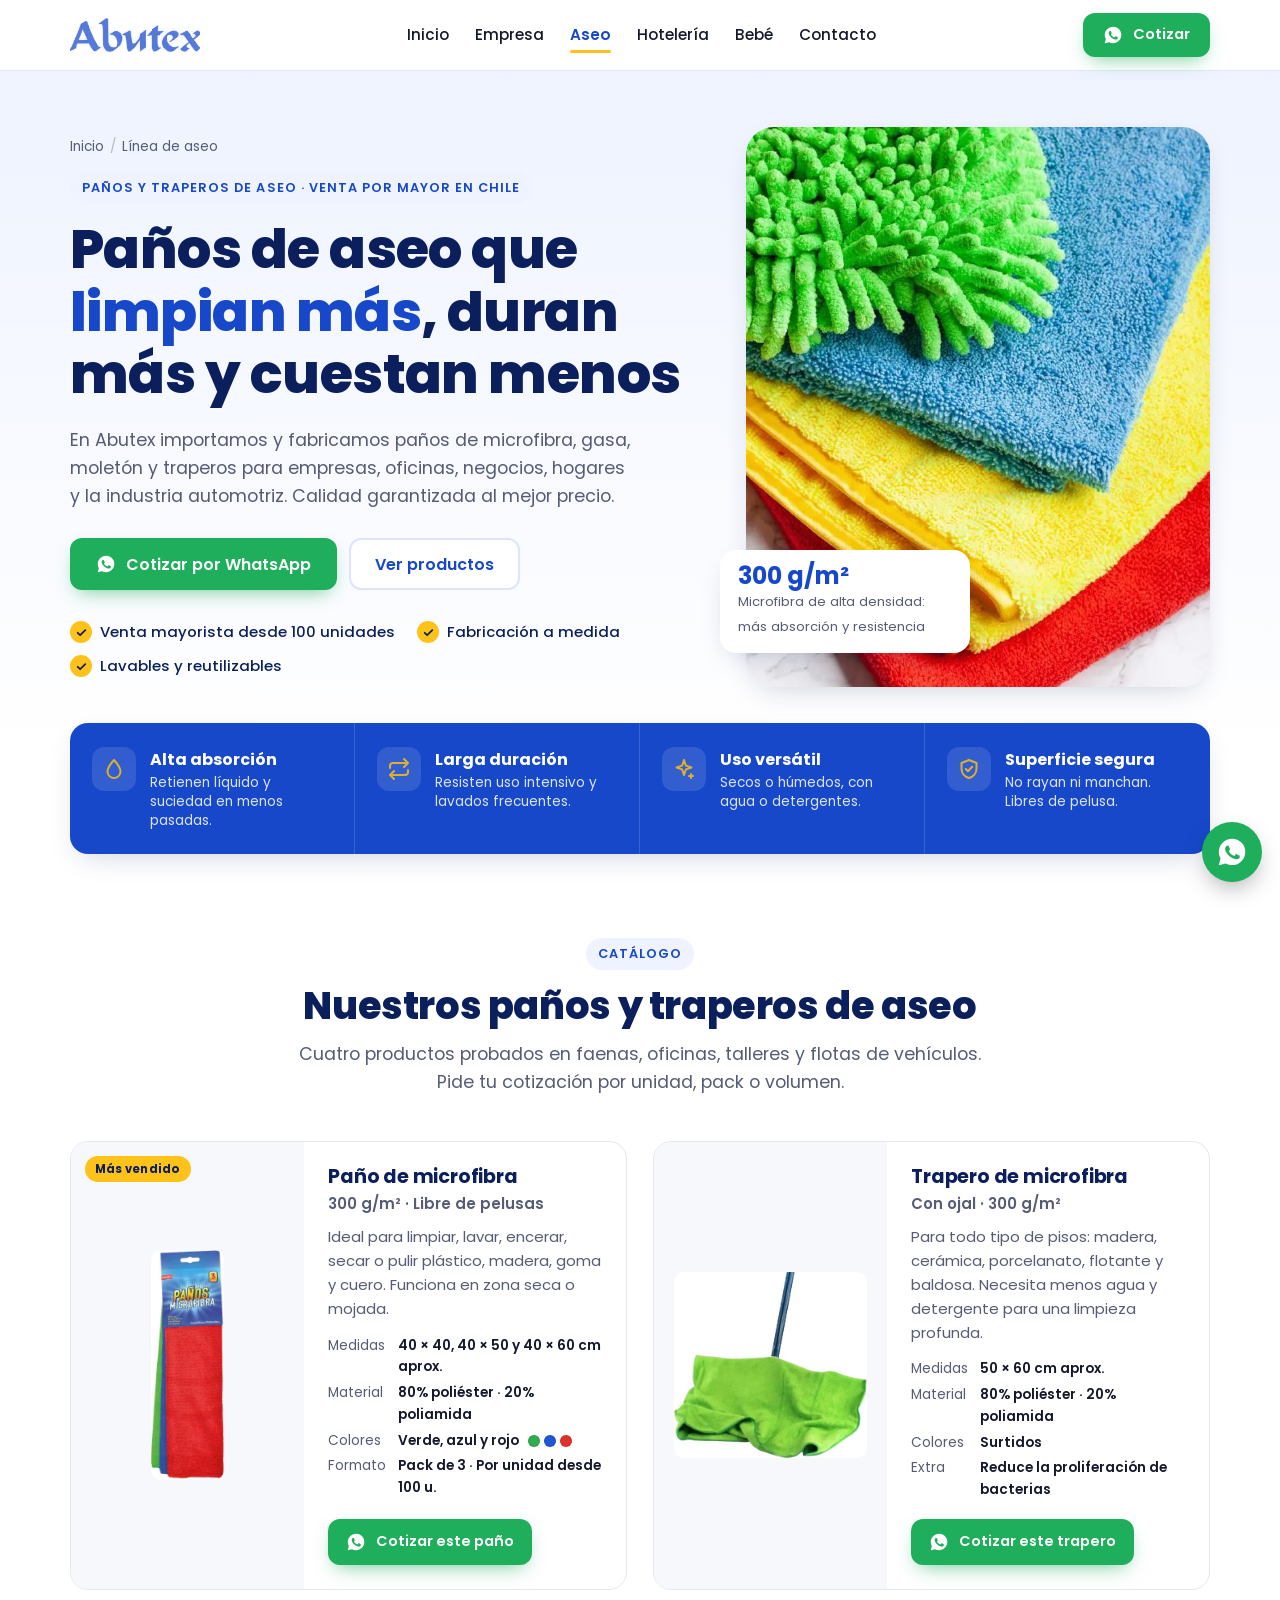
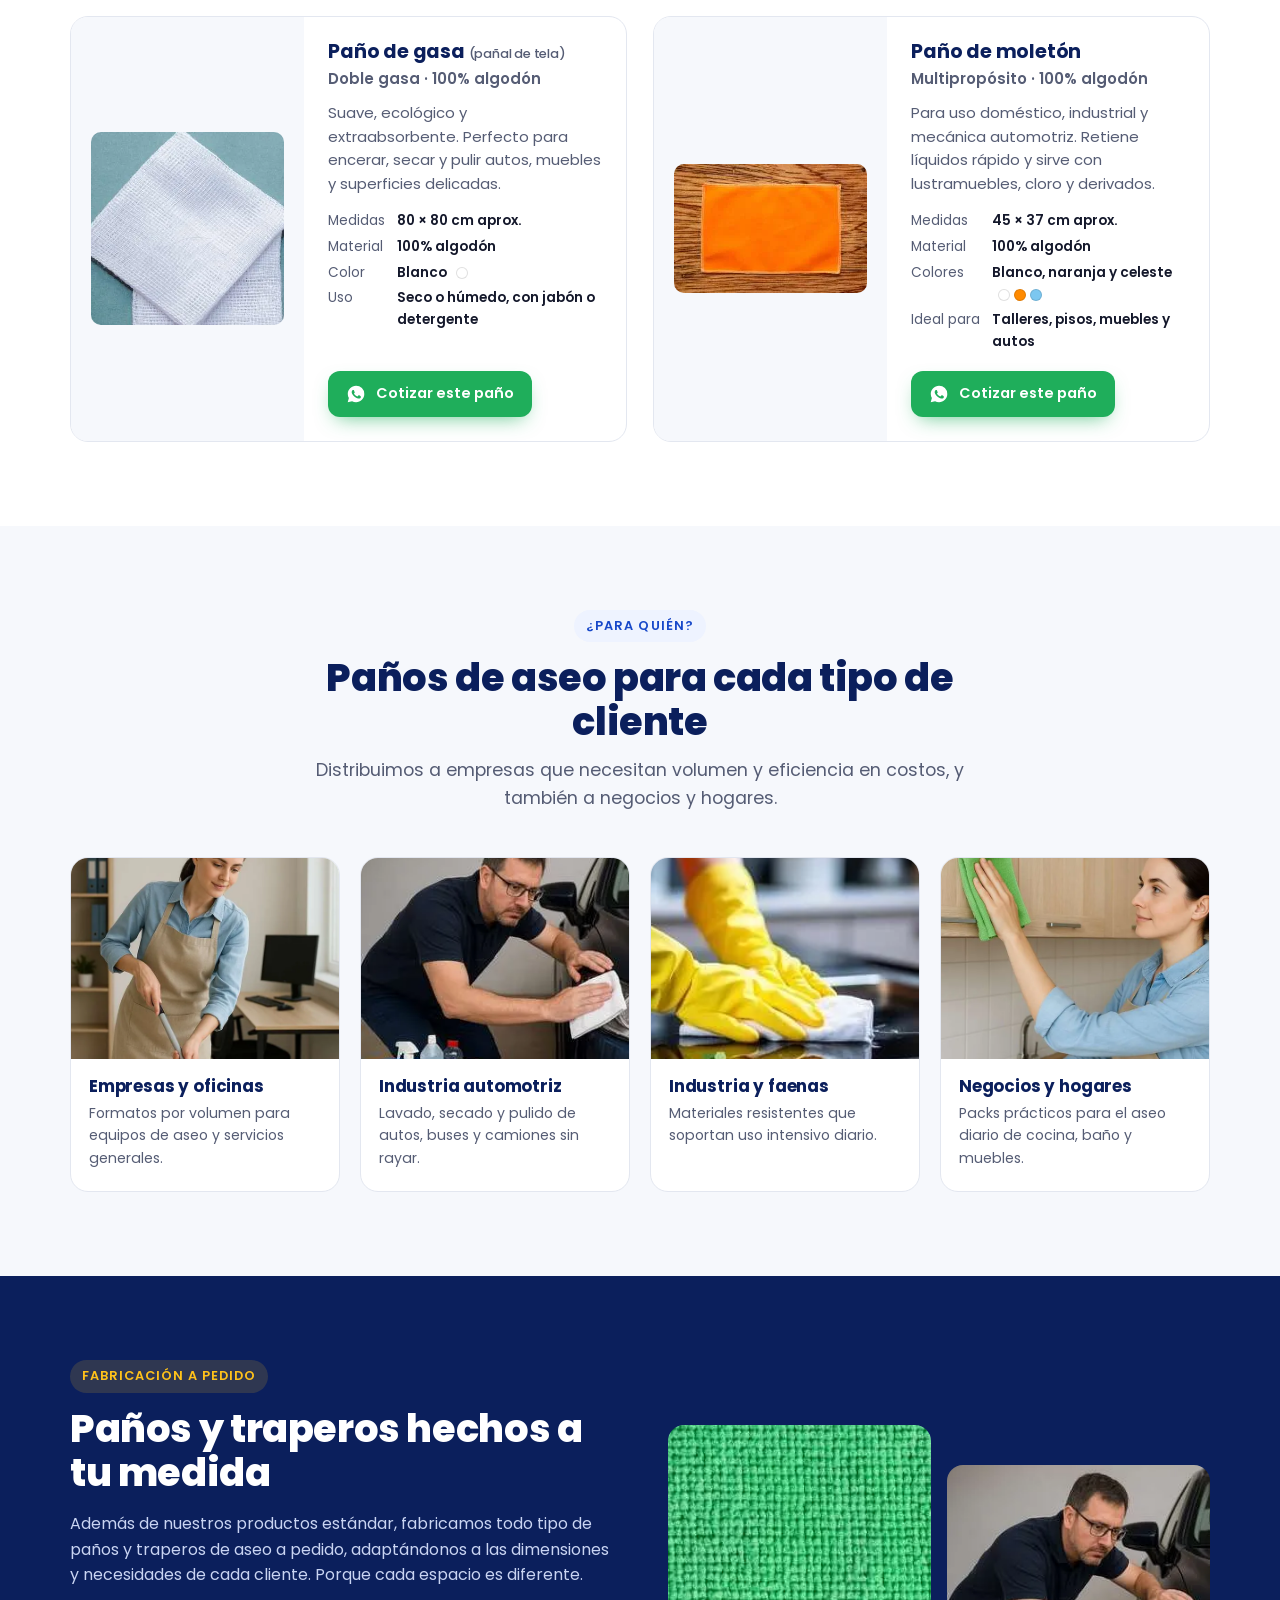
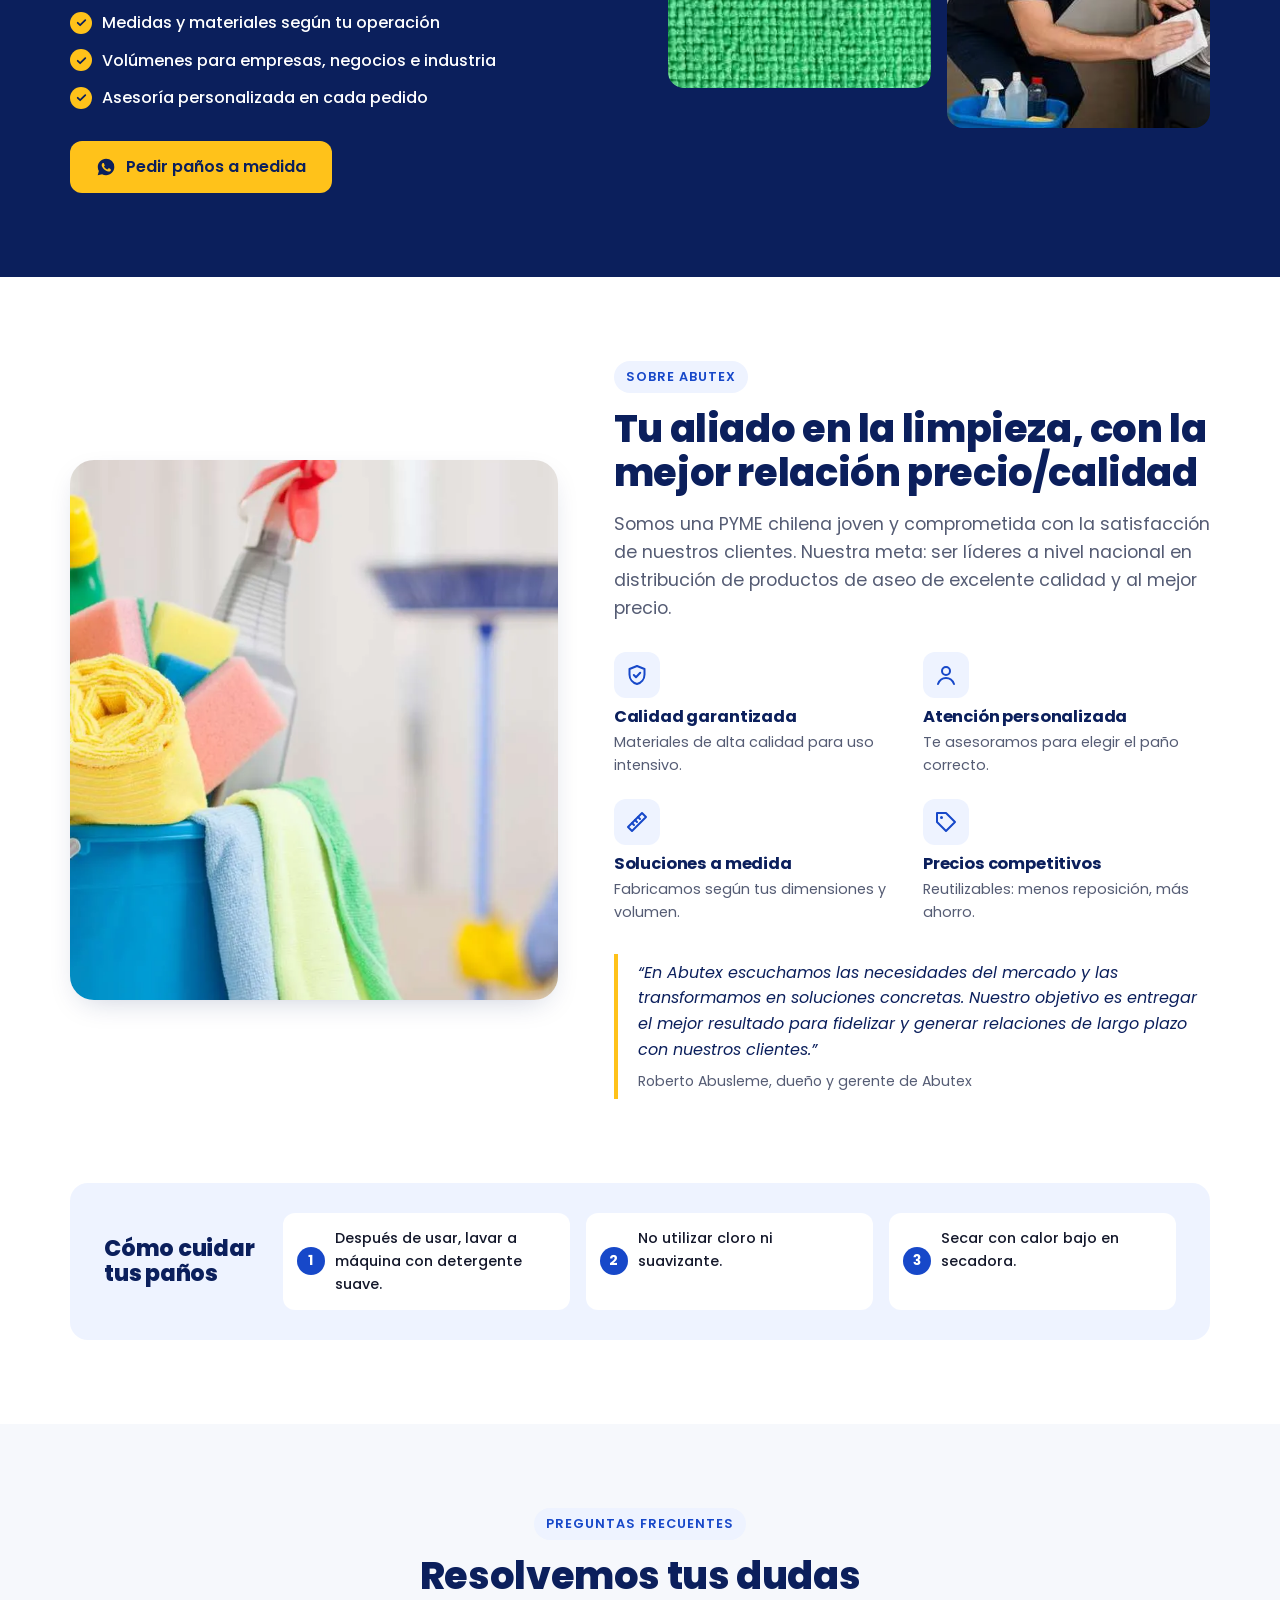
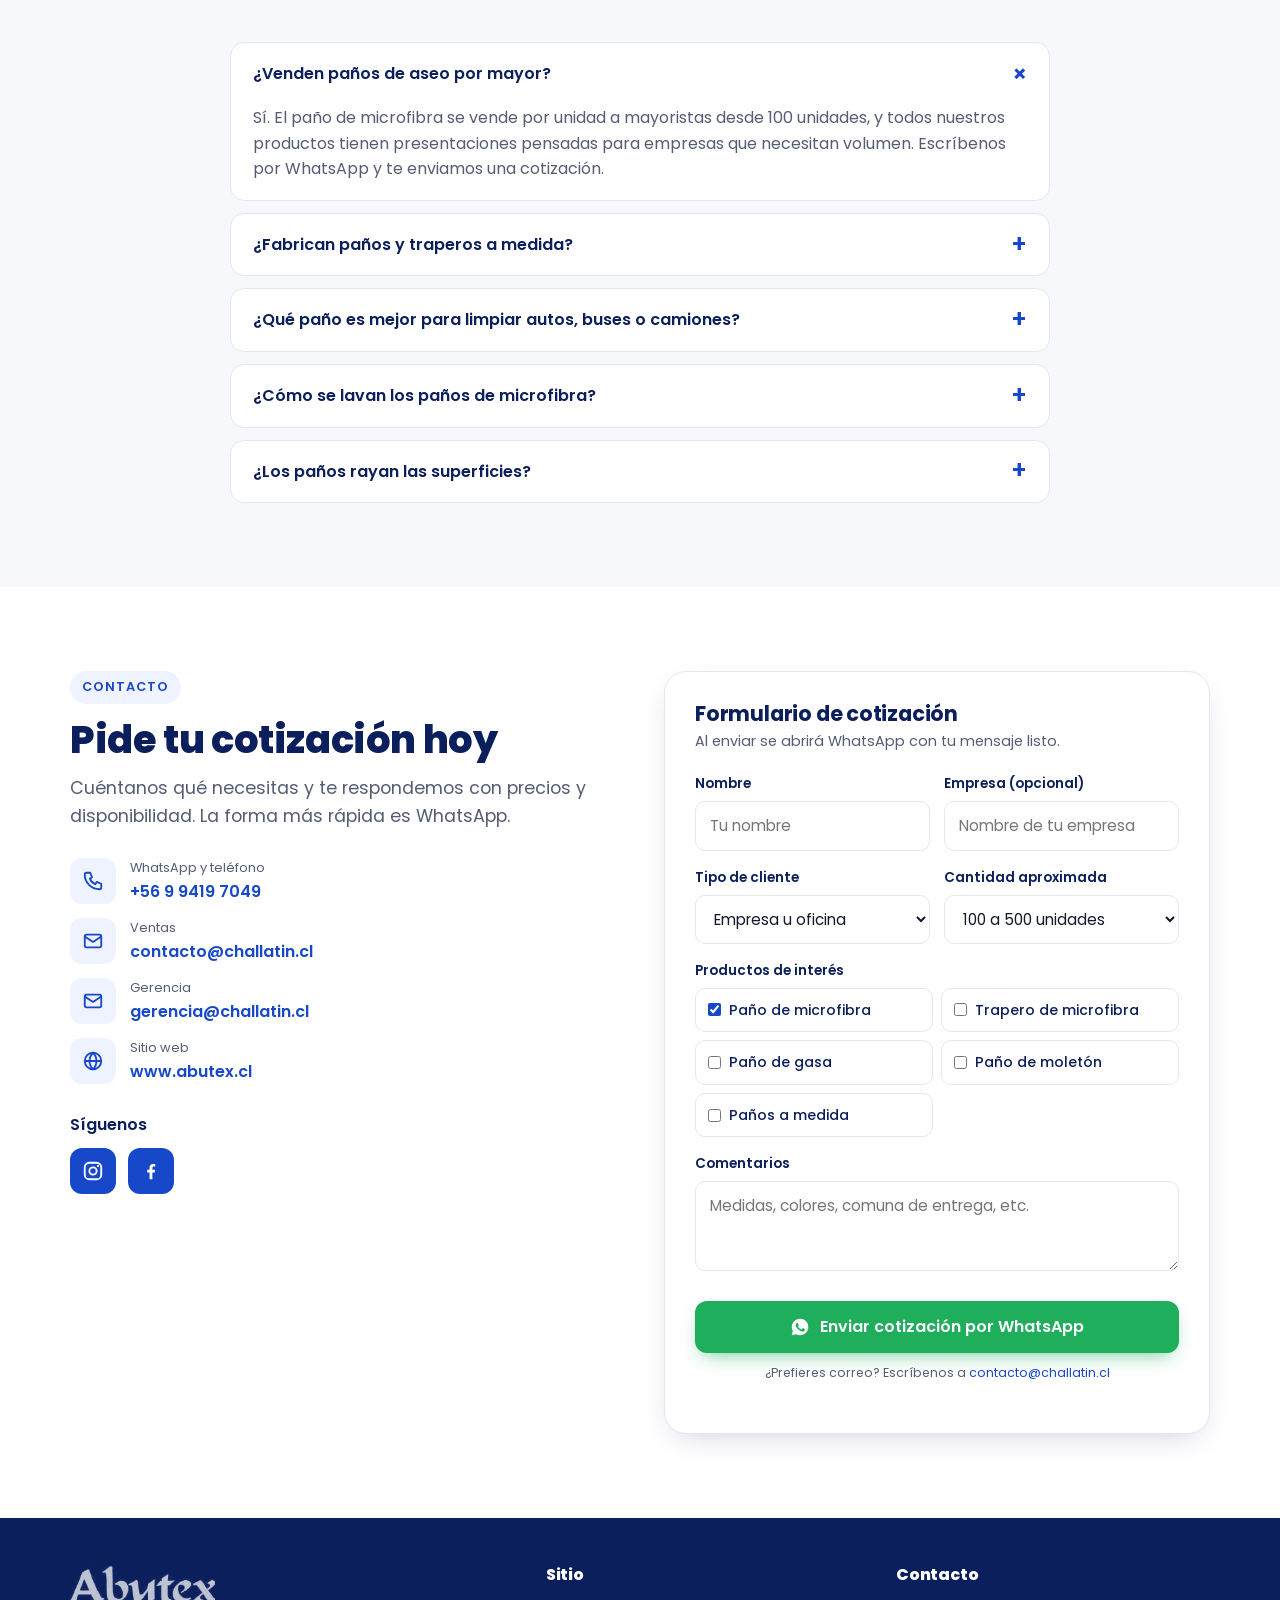
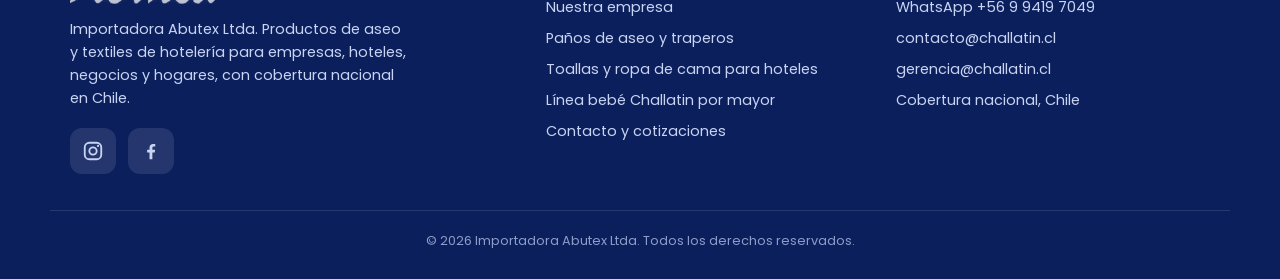
==== commit a497a591: "Agregar línea bebé Challatin por mayor Nueva página bebe.html con catálogo mayorista, formulario y e" ====
--- a/aseo.html
+++ b/aseo.html
@@ -263,6 +263,7 @@
       <a href="empresa.html">Empresa</a>
       <a href="aseo.html" class="active" aria-current="page">Aseo</a>
       <a href="hoteleria.html">Hotelería</a>
+      <a href="bebe.html">Bebé</a>
       <a href="contacto.html">Contacto</a>
     </nav>
     <div style="display:flex;gap:6px;align-items:center">
@@ -552,6 +553,7 @@
         <li><a href="empresa.html">Nuestra empresa</a></li>
         <li><a href="aseo.html">Paños de aseo y traperos</a></li>
         <li><a href="hoteleria.html">Toallas y ropa de cama para hoteles</a></li>
+        <li><a href="bebe.html">Línea bebé Challatin por mayor</a></li>
         <li><a href="contacto.html">Contacto y cotizaciones</a></li>
       </ul>
     </nav>
--- a/css/styles.css
+++ b/css/styles.css
@@ -374,3 +374,15 @@
 .page-hero.simple .wrap{gap:0;justify-items:center}
 .page-hero.simple .lead{max-width:680px}
 @media (max-width:860px){.line-card::before{background:linear-gradient(180deg,rgba(11,31,92,.1) 0%,rgba(11,31,92,.93) 45%)}}
+
+/* Línea bebé (Challatin) */
+:root{--pink:#d63f86;--pink-50:#fff0f6}
+.bebe-hero{background:linear-gradient(180deg,var(--pink-50) 0%,#fff 100%)}
+.t-bebe .eyebrow{background:var(--pink-50);color:#b02e6d}
+.t-bebe .hero-media img{object-fit:contain;background:#fff}
+.t-bebe .tw img{object-fit:contain;background:#fff;aspect-ratio:1/1;padding:10px}
+.line-card.bebe .eyebrow{background:#ffb8d6}
+.lines.three{grid-template-columns:repeat(3,1fr)}
+.line-card.bebe img{object-fit:contain;background:#fff;object-position:center 15%}
+@media (max-width:1020px){.lines.three{grid-template-columns:1fr 1fr}}
+@media (max-width:860px){.lines.three{grid-template-columns:1fr}}
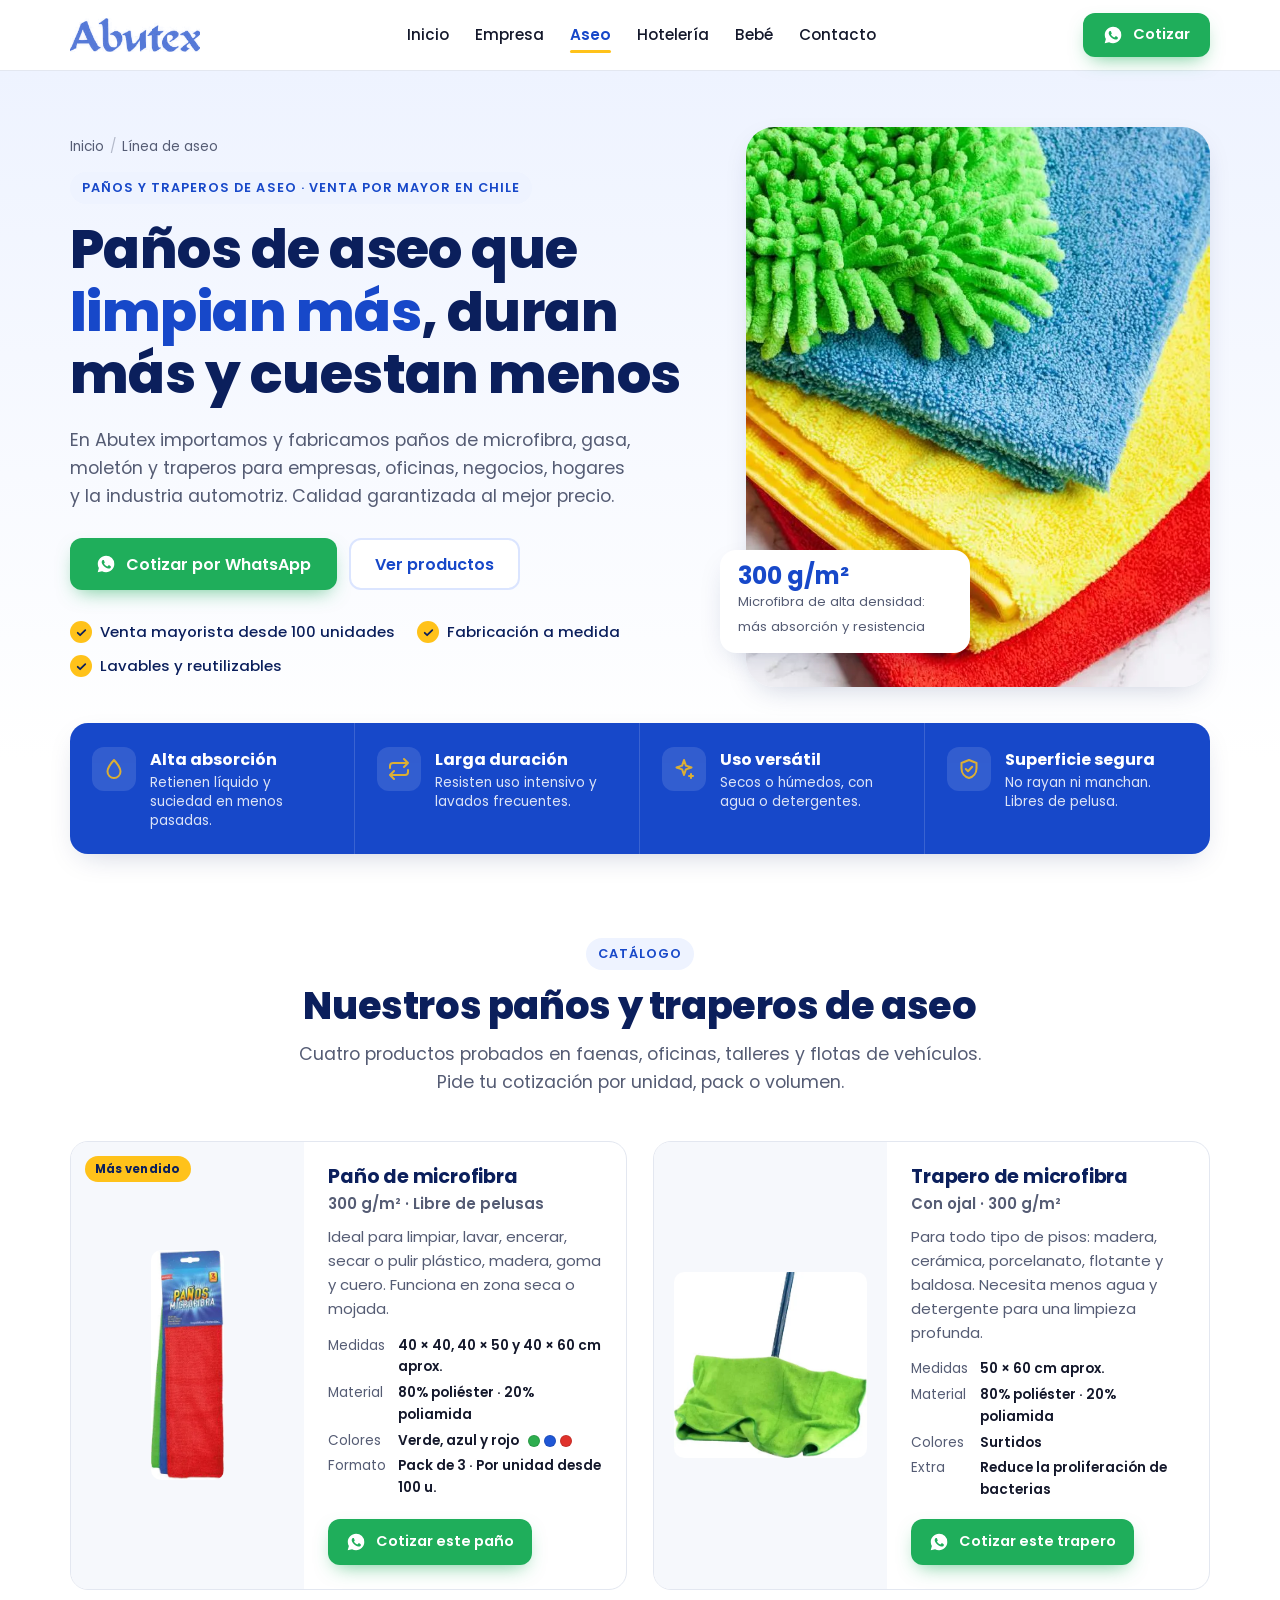
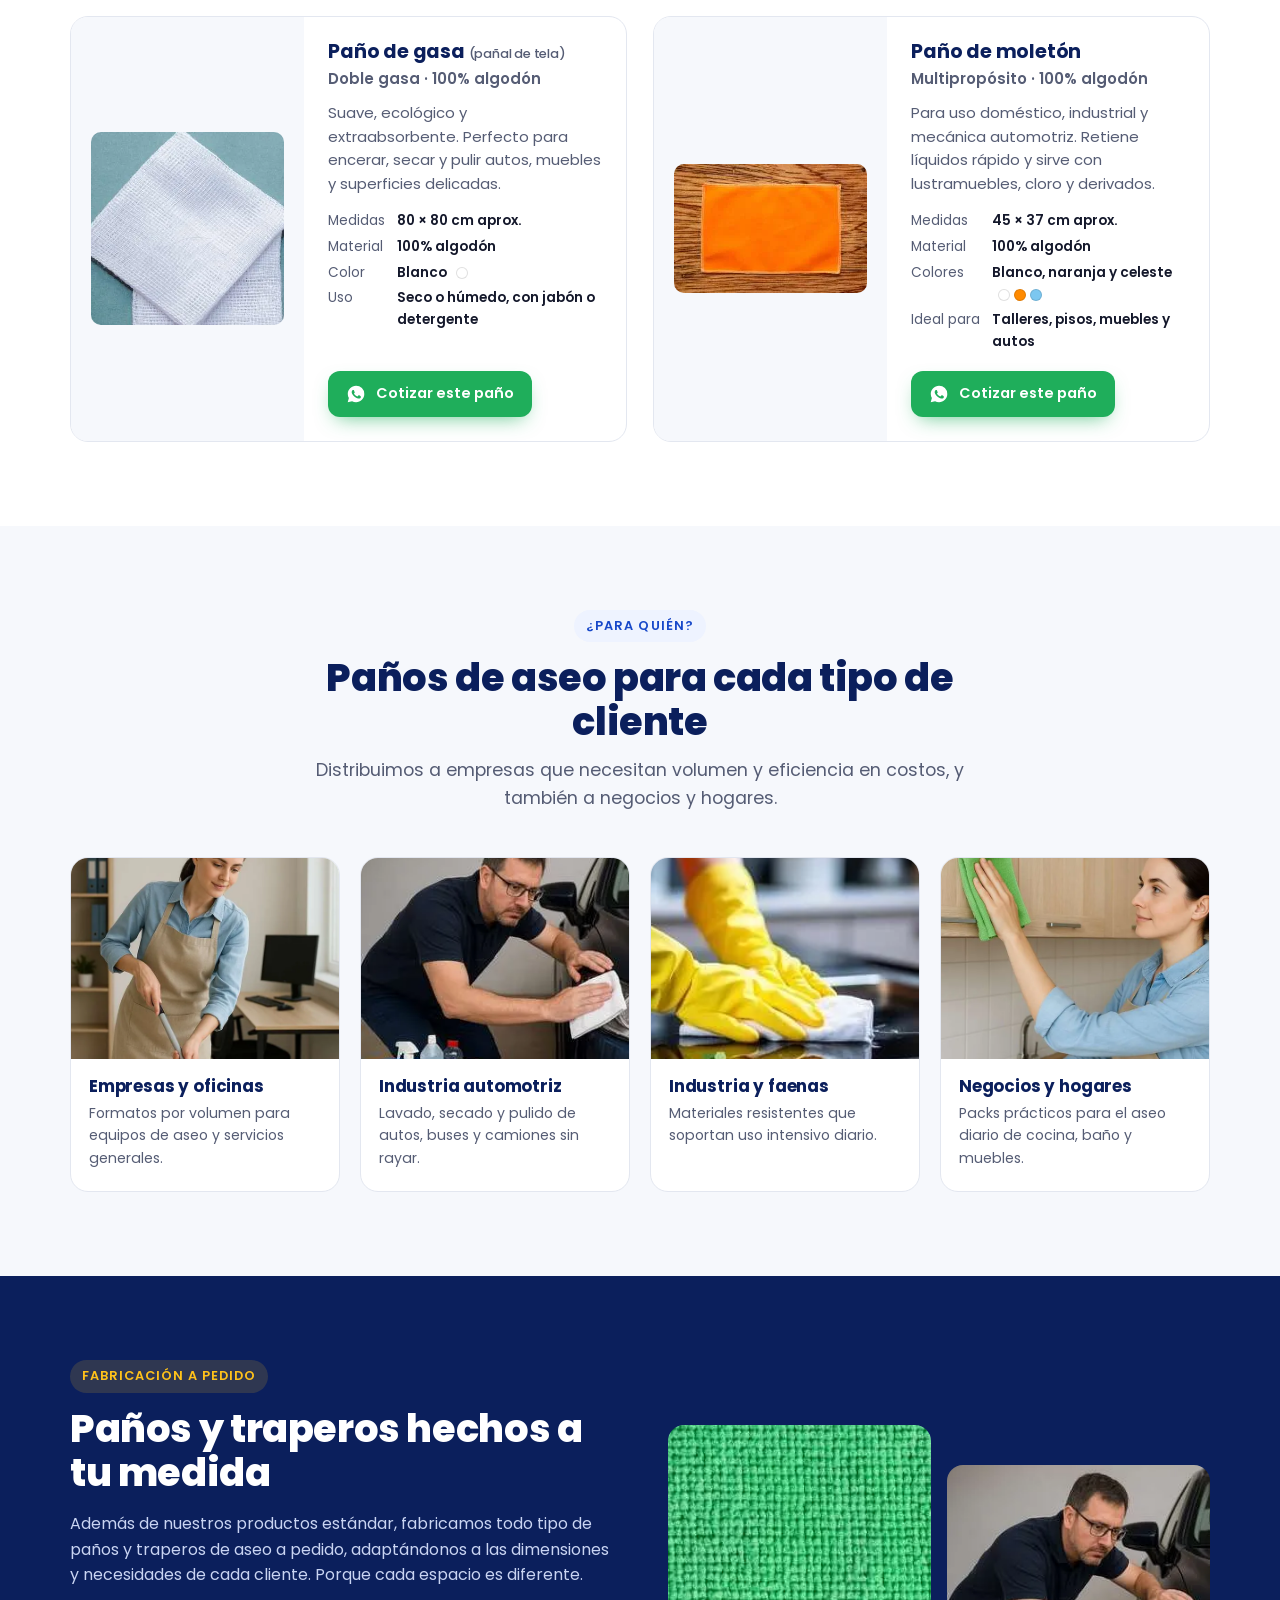
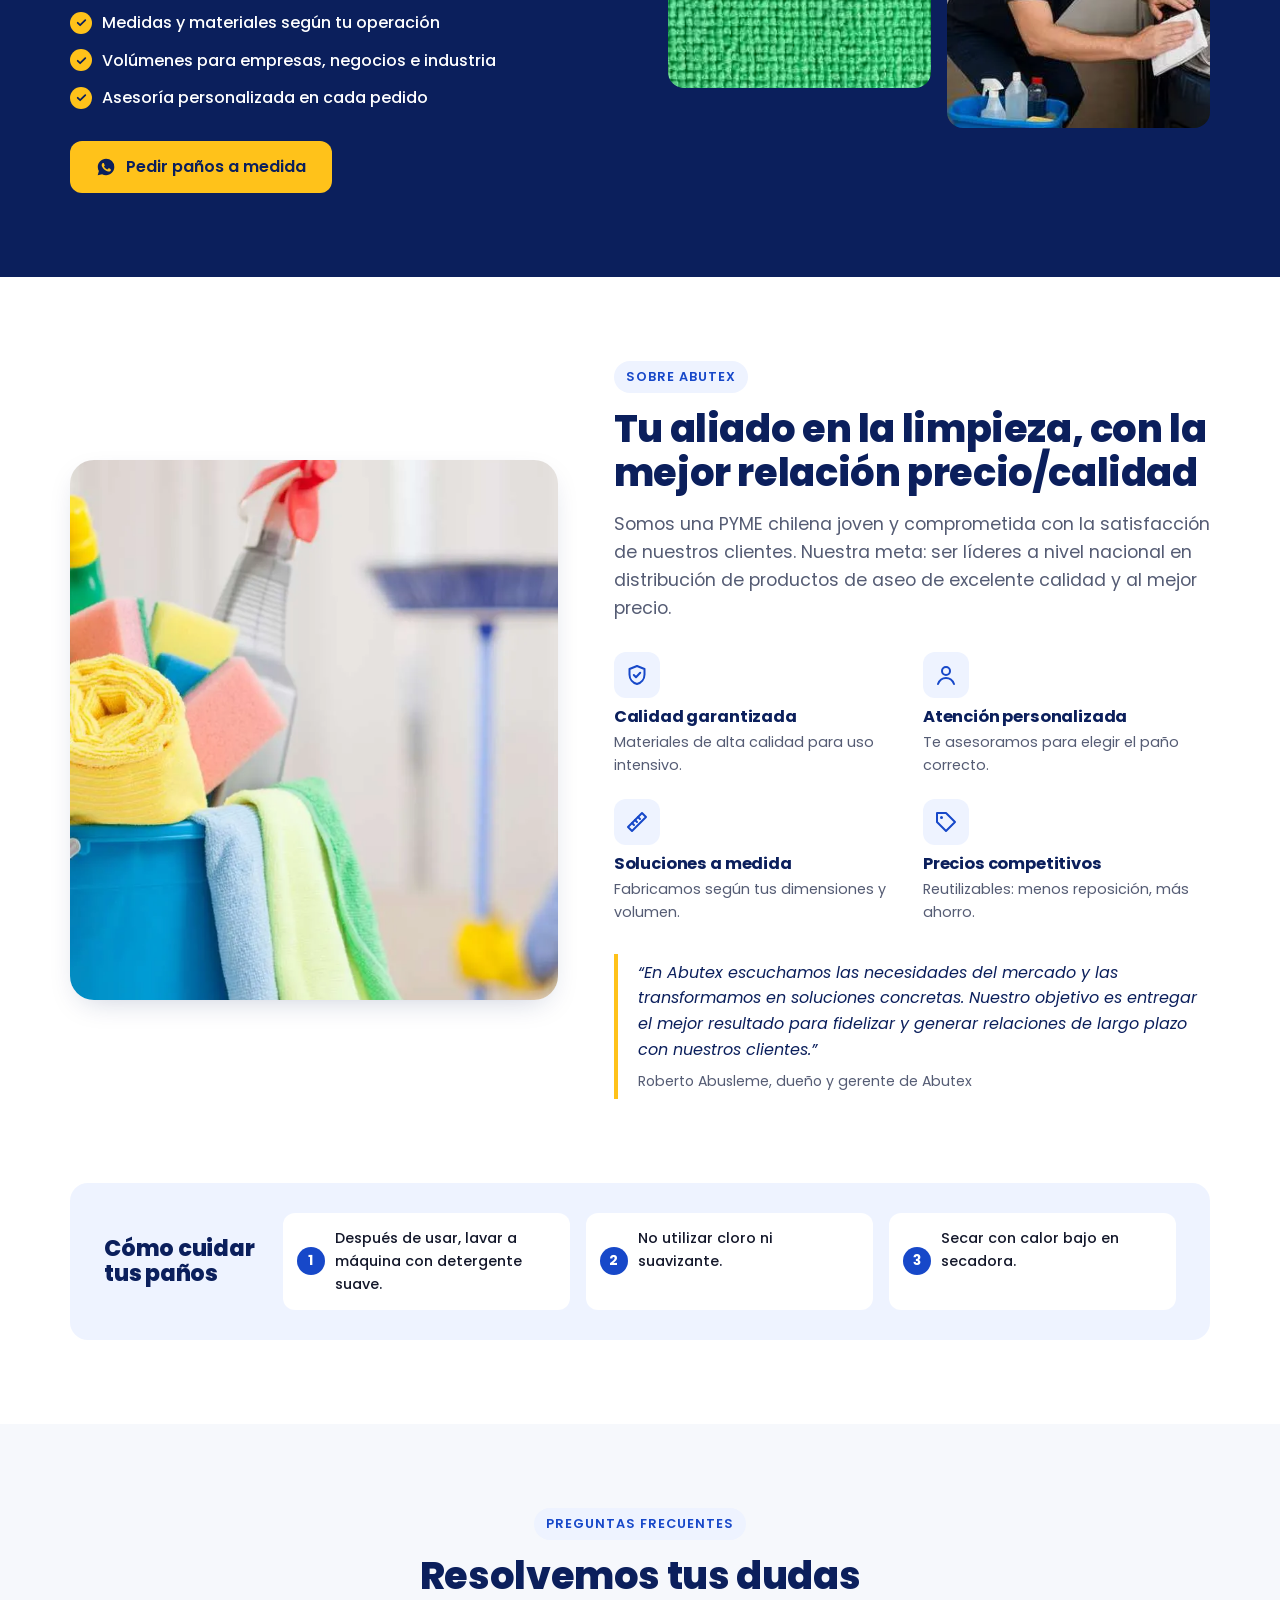
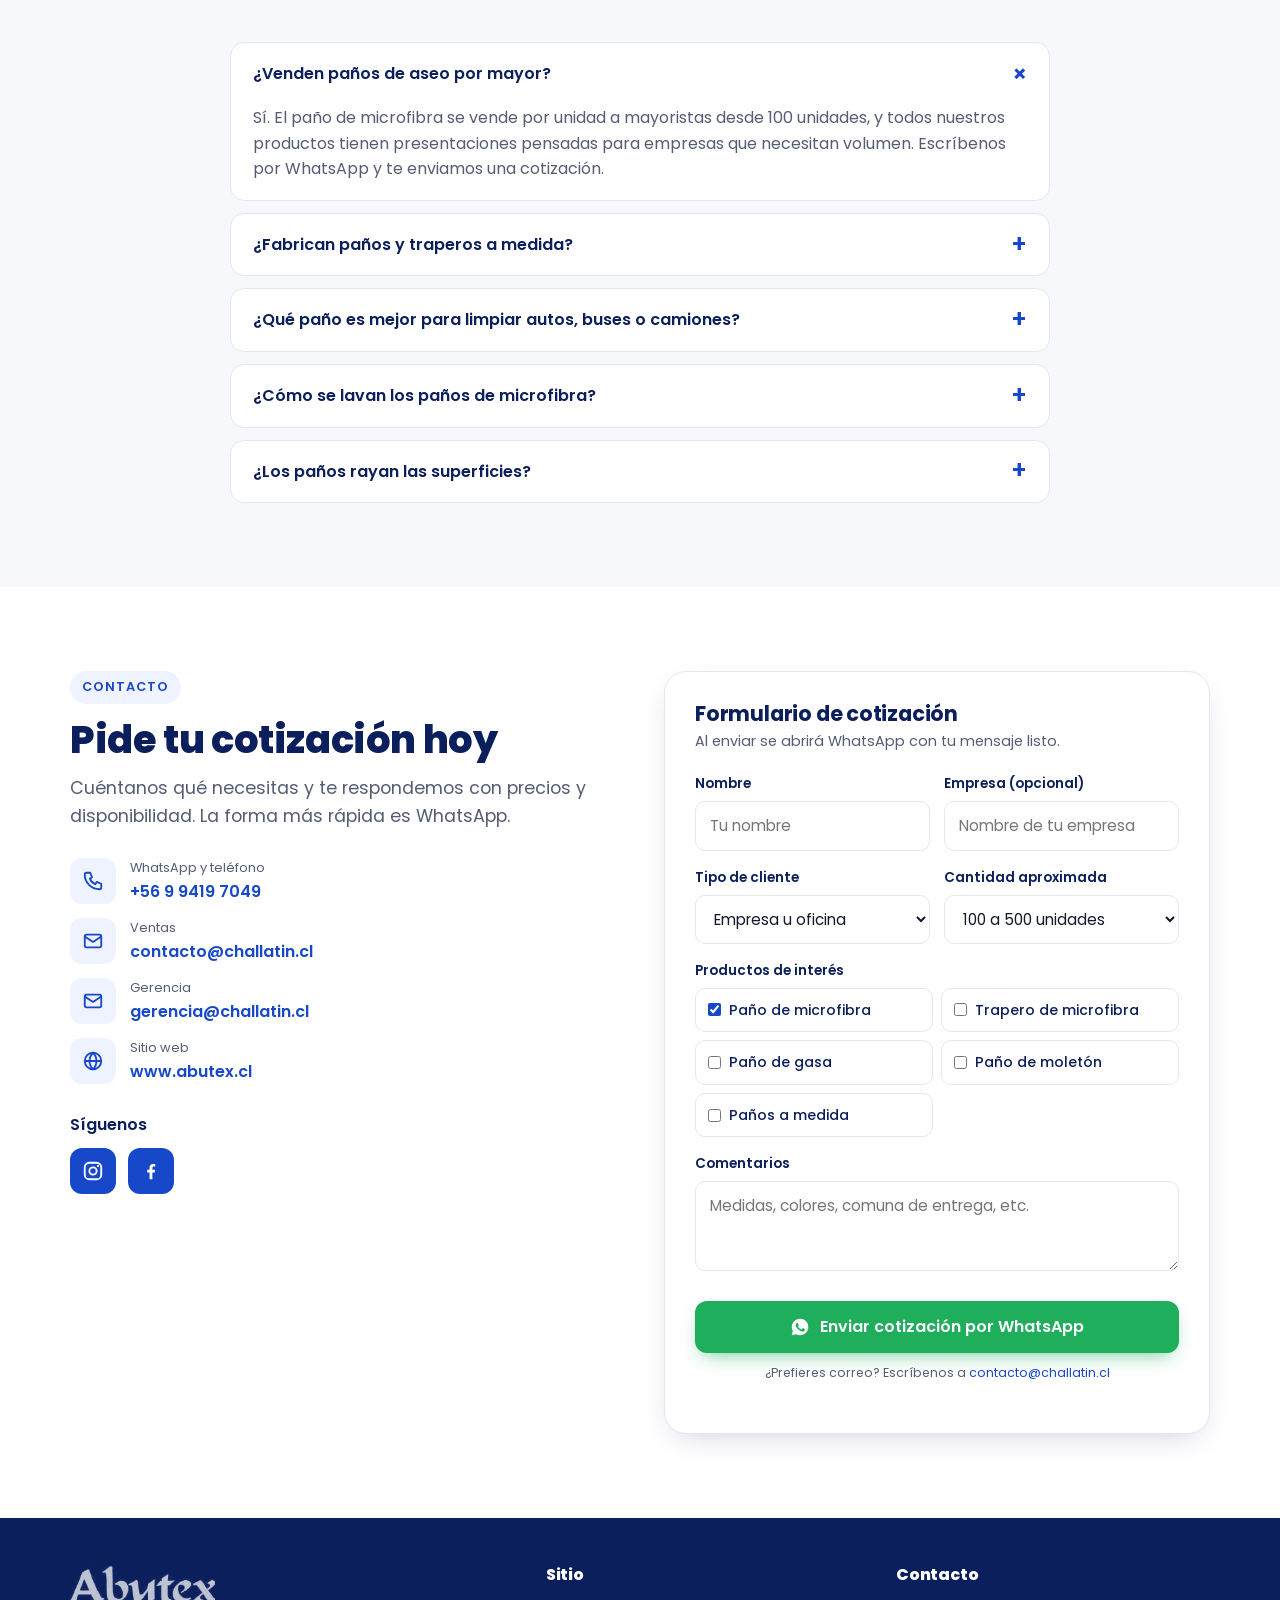
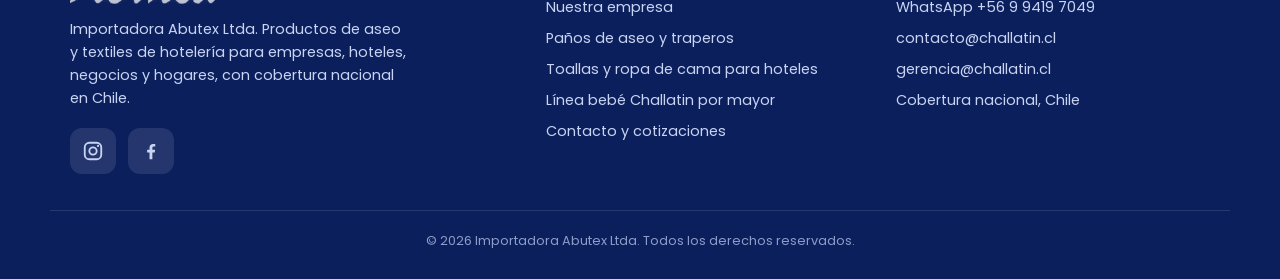
==== commit 2bdd975a: "Hotelería por categorías, toallas de Pakistán, spa y cobertura nacional - Catálogo en 5 categorías c" ====
--- a/aseo.html
+++ b/aseo.html
@@ -28,7 +28,7 @@
 <link rel="preconnect" href="https://fonts.googleapis.com">
 <link rel="preconnect" href="https://fonts.gstatic.com" crossorigin>
 <link href="https://fonts.googleapis.com/css2?family=Poppins:wght@400;500;600;700;800&display=swap" rel="stylesheet">
-<link rel="stylesheet" href="css/styles.css">
+<link rel="stylesheet" href="css/styles.css?v=202611152121">
 <script type="application/ld+json">
 {
  "@context": "https://schema.org",
@@ -571,6 +571,6 @@
 </footer>
 
 <a class="wa-float" href="https://wa.me/56994197049?text=Hola%20Abutex%2C%20quiero%20cotizar%20pa%C3%B1os%20de%20aseo." target="_blank" rel="noopener" aria-label="Escríbenos por WhatsApp" data-cta="flotante-whatsapp"><svg><use href="#i-wa"/></svg></a>
-<script src="js/main.js" defer></script>
+<script src="js/main.js?v=202611152121" defer></script>
 </body>
 </html>
--- a/css/styles.css
+++ b/css/styles.css
@@ -277,12 +277,20 @@
 
 /* Clientes */
 .clients{background:var(--soft)}
-.client-logos{display:flex;flex-wrap:wrap;justify-content:center;gap:14px;list-style:none}
-.client-logos li{background:#fff;border:1px solid var(--line);border-radius:14px;padding:16px 22px;font-weight:700;color:var(--blue-900);font-size:1rem;min-width:150px;text-align:center}
-.client-logos li small{display:block;font-weight:500;color:var(--muted);font-size:.75rem}
-.allies{display:flex;justify-content:center;gap:14px;flex-wrap:wrap;margin-top:28px;list-style:none}
-.allies li{background:var(--blue);color:#fff;border-radius:14px;padding:14px 22px;font-weight:600;font-size:.95rem;text-align:center}
-.allies li small{display:block;font-weight:400;opacity:.8;font-size:.75rem}
+.client-logos{display:grid;grid-template-columns:repeat(7,1fr);gap:14px;list-style:none;align-items:stretch}
+.client-logos li{background:#fff;border:1px solid var(--line);border-radius:16px;padding:18px 16px;display:grid;place-items:center;min-height:104px;transition:box-shadow .2s,transform .2s}
+.client-logos li:hover{box-shadow:var(--shadow);transform:translateY(-2px)}
+.client-logos img{max-width:100%;max-height:56px;width:auto;height:auto;object-fit:contain;mix-blend-mode:multiply}
+@media (max-width:1020px){.client-logos{grid-template-columns:repeat(4,1fr)}}
+@media (max-width:560px){.client-logos{grid-template-columns:repeat(2,1fr)}.client-logos li{min-height:88px}}
+.allies-title{text-align:center;margin-top:40px;font-size:.78rem;font-weight:700;letter-spacing:.1em;text-transform:uppercase;color:var(--muted)}
+.allies{display:flex;justify-content:center;gap:16px;flex-wrap:wrap;margin-top:14px;list-style:none}
+.allies li{display:flex;align-items:center;gap:18px;background:#fff;border:1px solid var(--line);border-left:5px solid var(--blue);border-radius:16px;padding:16px 24px;min-width:300px;transition:box-shadow .2s,transform .2s}
+.allies li:hover{box-shadow:var(--shadow);transform:translateY(-2px)}
+.allies img{height:52px;width:auto;max-width:150px;object-fit:contain;flex:none}
+.allies strong{display:block;color:var(--blue-900);font-size:.98rem}
+.allies small{display:block;color:var(--muted);font-size:.8rem}
+@media (max-width:560px){.allies li{min-width:0;width:100%}}
 
 /* Bloques de texto + imagen */
 .split .wrap{display:grid;grid-template-columns:1fr 1fr;gap:56px;align-items:center}
@@ -386,3 +394,77 @@
 .line-card.bebe img{object-fit:contain;background:#fff;object-position:center 15%}
 @media (max-width:1020px){.lines.three{grid-template-columns:1fr 1fr}}
 @media (max-width:860px){.lines.three{grid-template-columns:1fr}}
+
+/* Catálogo Challatin */
+.catalog{background:var(--pink-50)}
+.catalog-top{display:grid;grid-template-columns:1fr 1fr;gap:48px;align-items:center}
+.brand-logo{width:150px;height:auto;margin:-20px 0 0 -12px;mix-blend-mode:multiply}
+.catalog-form h3{margin-bottom:18px}
+.catalog-ok{text-align:center;padding:10px 0}
+.catalog-ok strong{display:block;font-size:1.15rem;color:var(--blue-900);margin-bottom:6px}
+.catalog-ok p{color:var(--muted);font-size:.9rem;margin-bottom:12px}
+@media (max-width:860px){.catalog-top{grid-template-columns:1fr;gap:28px}}
+.hero-media .hero-badge img{box-shadow:none;border-radius:0;aspect-ratio:auto;max-height:none;object-fit:contain;background:none;mix-blend-mode:multiply}
+.consent{display:flex;gap:10px;align-items:flex-start;font-weight:500;font-size:.82rem;line-height:1.45;color:var(--muted);margin:2px 0 14px;cursor:pointer}
+.consent input{width:auto;margin-top:3px;accent-color:var(--blue);flex:none}
+/* Cómo comprar */
+.how{background:linear-gradient(180deg,var(--pink-50) 0%,#fff 55%,var(--blue-50) 100%);position:relative;overflow:hidden}
+.how .hl{color:var(--pink)}
+.steps{list-style:none;display:grid;grid-template-columns:repeat(4,1fr);gap:26px;position:relative;margin-top:10px}
+.steps::before{content:"";position:absolute;top:44px;left:12%;right:12%;border-top:3px dashed #f3b6d1;z-index:0}
+.steps li{position:relative;z-index:1;background:#fff;border-radius:22px;padding:30px 24px 26px;text-align:center;box-shadow:0 14px 34px -18px rgba(176,46,109,.45);transition:transform .25s,box-shadow .25s}
+.steps li:hover{transform:translateY(-6px);box-shadow:0 22px 40px -18px rgba(176,46,109,.55)}
+.step-ic{width:76px;height:76px;margin:-4px auto 16px;border-radius:50%;display:grid;place-items:center;color:#fff;background:linear-gradient(135deg,#ff7eb3,var(--pink));box-shadow:0 10px 22px -8px rgba(214,63,134,.7);border:5px solid #fff;outline:2px solid #fcd3e4}
+.steps li:nth-child(2) .step-ic{background:linear-gradient(135deg,#ffcf4d,#f5a300);box-shadow:0 10px 22px -8px rgba(229,168,0,.7);outline-color:#ffe8a6}
+.steps li:nth-child(3) .step-ic{background:linear-gradient(135deg,#4f7bff,var(--blue));box-shadow:0 10px 22px -8px rgba(23,72,201,.6);outline-color:var(--blue-100)}
+.steps li:nth-child(4) .step-ic{background:linear-gradient(135deg,#3fd47f,var(--wa));box-shadow:0 10px 22px -8px rgba(31,174,91,.6);outline-color:#c9f2da}
+.step-ic svg{width:34px;height:34px}
+.steps em{display:block;font-style:normal;font-size:.75rem;font-weight:700;letter-spacing:.08em;text-transform:uppercase;color:var(--pink);margin-bottom:4px}
+.steps strong{display:block;font-size:1.15rem;color:var(--blue-900);margin-bottom:8px}
+.steps span{font-size:.92rem;color:var(--muted);line-height:1.5}
+.how-cta{display:flex;flex-direction:column;align-items:center;gap:10px;margin-top:40px}
+.how-cta .btn{font-size:1.05rem;padding:16px 30px}
+.how-cta span{font-size:.85rem;color:var(--muted)}
+@media (max-width:1020px){.steps{grid-template-columns:1fr 1fr}.steps::before{display:none}}
+@media (max-width:560px){.steps{grid-template-columns:1fr}}
+.steps .step-ic{color:#fff;line-height:1}
+
+/* ===== Catálogo de hotelería por categorías ===== */
+.filters{display:flex;flex-wrap:wrap;justify-content:center;gap:8px;margin:0 auto 40px;max-width:900px}
+.chip{font-family:inherit;font-weight:600;font-size:.88rem;padding:10px 16px;border-radius:999px;border:1.5px solid var(--line);background:#fff;color:var(--blue-900);cursor:pointer;transition:background .2s,border-color .2s,color .2s}
+.chip:hover{border-color:var(--blue)}
+.chip.on{background:var(--blue);border-color:var(--blue);color:#fff}
+.cat{scroll-margin-top:90px}
+.cat+.cat{margin-top:64px}
+.cat[hidden]{display:none}
+.highlight{display:grid;gap:6px;background:var(--blue-50);border-left:4px solid var(--blue);border-radius:14px;padding:18px 22px;margin:0 0 24px}
+.highlight strong{color:var(--blue-900);font-size:1.02rem}
+.highlight span{color:var(--muted);font-size:.93rem}
+.tag-hilos{display:inline-block;align-self:flex-start;background:var(--yellow);color:var(--blue-900);font-size:.72rem;font-weight:700;letter-spacing:.04em;padding:4px 10px;border-radius:999px;margin-bottom:10px}
+.tw-body .spec{font-weight:700;color:var(--blue);font-size:.9rem;margin:-2px 0 6px}
+.tw-body > p{min-height:2.9em}
+.thread-grid{margin-bottom:26px}
+/* Cobertura nacional */
+.coverage{background:var(--soft)}
+.coverage .lead strong{color:var(--blue-900);display:block;margin-bottom:6px}
+.cov-grid{display:grid;grid-template-columns:repeat(4,1fr);gap:18px}
+.cov-card{background:#fff;border:1px solid var(--line);border-radius:var(--radius);overflow:hidden;display:flex;flex-direction:column}
+.cov-card img{width:100%;aspect-ratio:4/3;object-fit:cover}
+.cov-card div{padding:18px 20px 22px}
+.cov-card h3{font-size:1.08rem;color:var(--blue-900);margin-bottom:6px}
+.cov-card p{font-size:.9rem;color:var(--muted)}
+.cov-note{display:flex;align-items:center;justify-content:center;gap:10px;margin:30px auto 0;background:var(--blue);color:#fff;font-weight:700;border-radius:999px;padding:14px 24px;width:fit-content;max-width:100%;text-align:center}
+.cov-note svg{flex:none;color:var(--yellow)}
+@media (max-width:1020px){.cov-grid{grid-template-columns:repeat(2,1fr)}}
+@media (max-width:560px){
+  .cov-grid{grid-template-columns:1fr}
+  .filters{justify-content:flex-start;flex-wrap:nowrap;overflow-x:auto;padding-bottom:6px;margin-inline:-16px;padding-inline:16px;scrollbar-width:none}
+  .filters::-webkit-scrollbar{display:none}
+  .chip{flex:none}
+  .tw-body > p{min-height:0}
+  .cov-note{border-radius:16px;font-size:.92rem}
+}
+/* Botón flotante de WhatsApp: aparece al bajar y no tapa el contenido final */
+.wa-float{opacity:0;pointer-events:none;transform:translateY(14px);transition:opacity .3s,transform .3s}
+body.scrolled .wa-float{opacity:1;pointer-events:auto;transform:none}
+@media (max-width:640px){.wa-float{width:52px;height:52px;right:14px;bottom:14px}.wa-float svg{width:28px;height:28px}.foot{padding-bottom:84px}}
